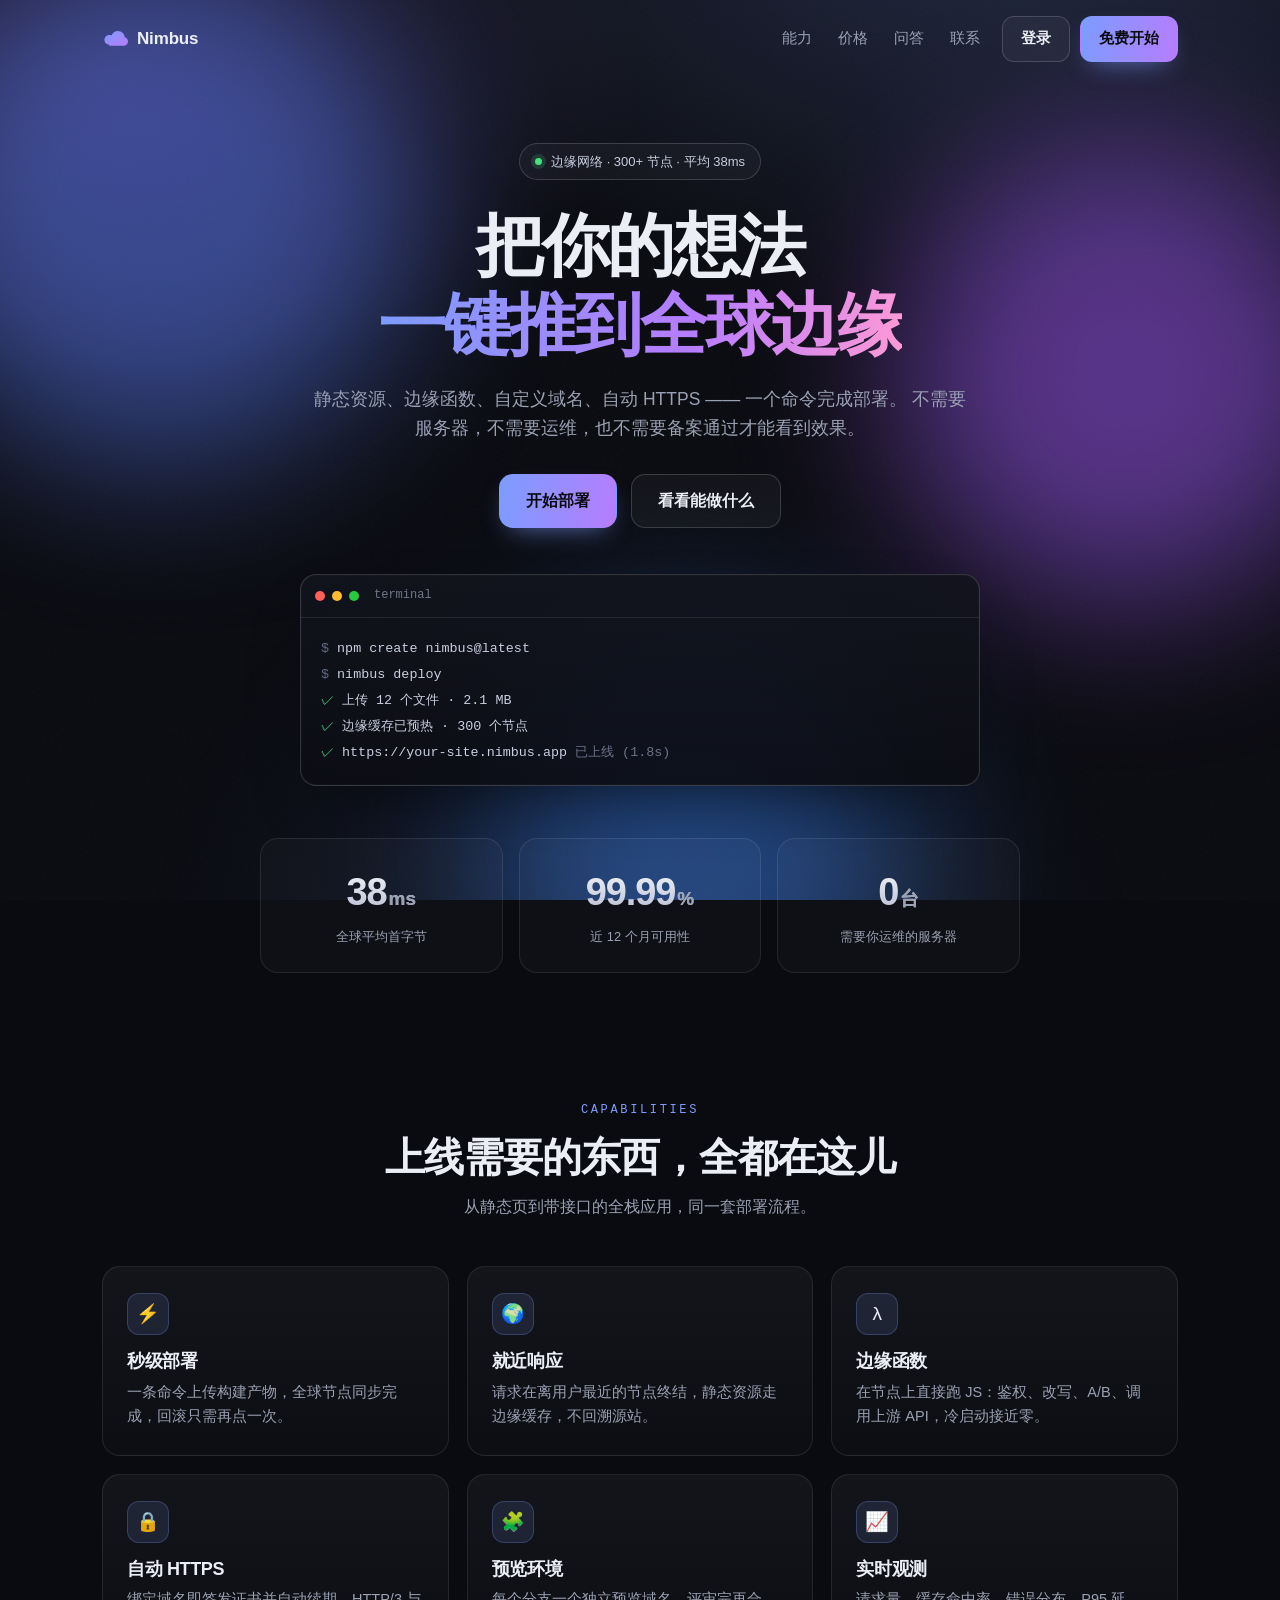
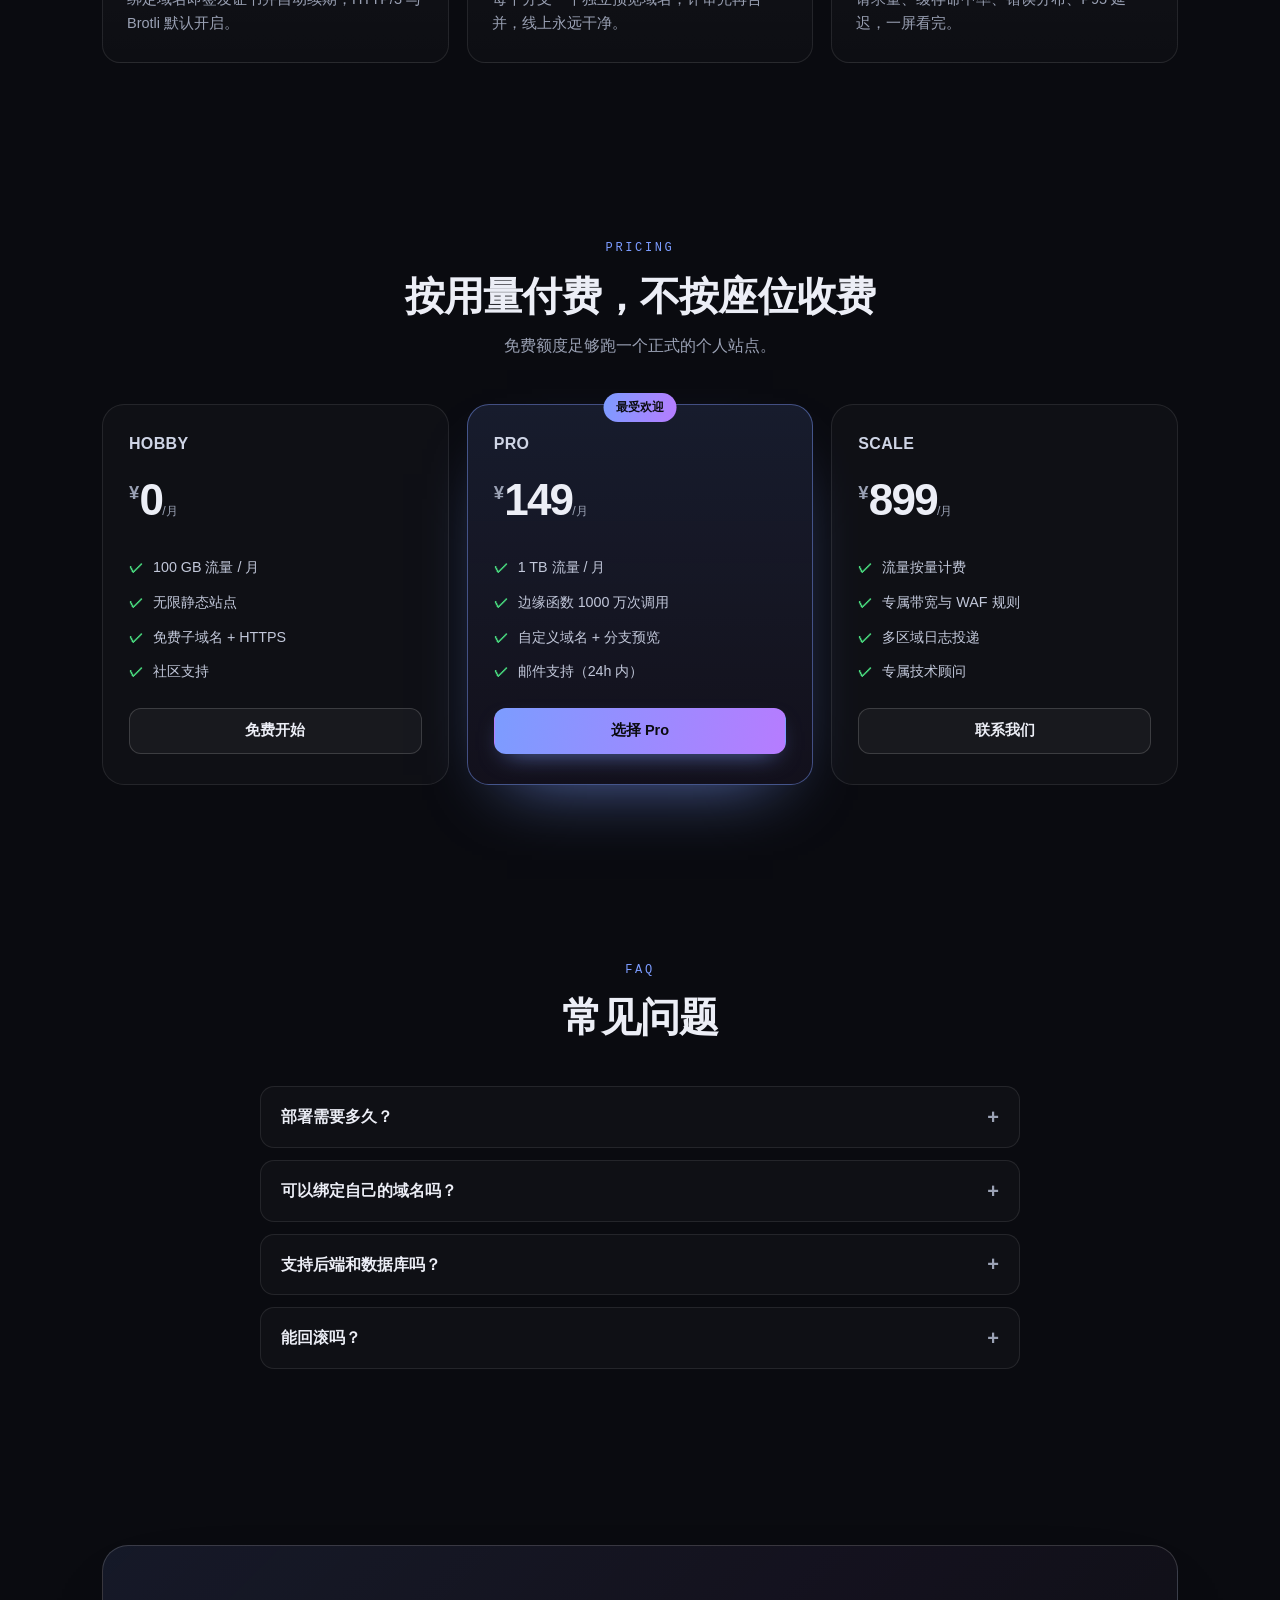
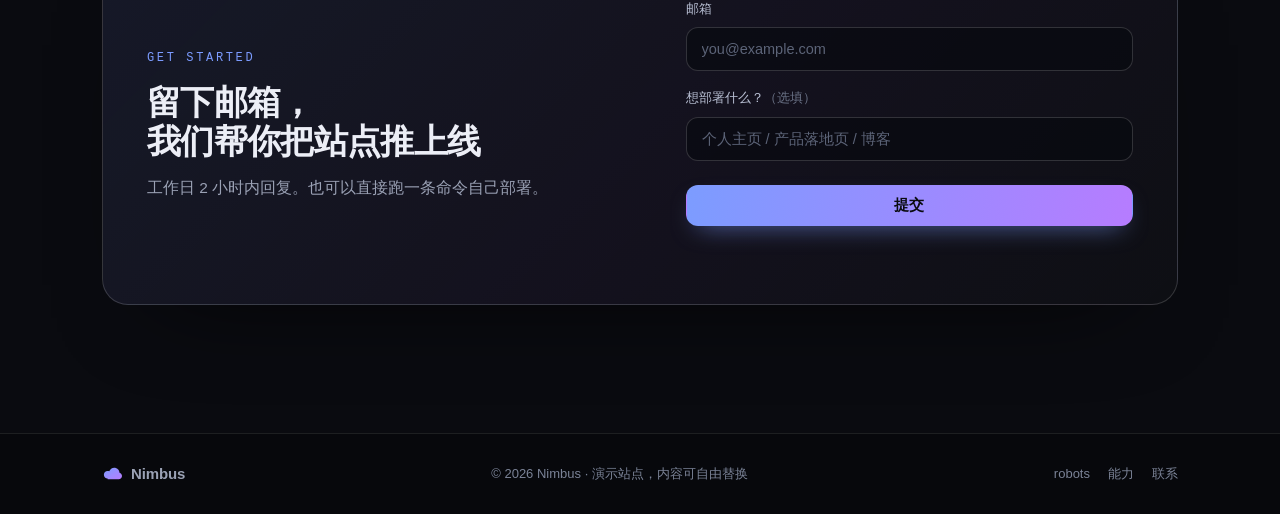
==== index.html @ 94b9868d "upload index.html" ====
<!DOCTYPE html>
<html lang="zh-CN">
<head>
<meta charset="UTF-8" />
<script>document.documentElement.classList.add('js')</script>
<meta name="viewport" content="width=device-width, initial-scale=1" />
<title>Nimbus · 把想法一键推到全球边缘</title>
<meta name="description" content="Nimbus 是一个面向独立开发者的边缘站点平台：静态托管、边缘函数、自定义域名与毫秒级冷启动，全部开箱即用。" />
<meta name="theme-color" content="#0a0b10" />
<meta property="og:title" content="Nimbus · 把想法一键推到全球边缘" />
<meta property="og:description" content="静态托管 + 边缘函数 + 自定义域名。一次部署，全球 300+ 节点就近响应。" />
<meta property="og:type" content="website" />
<link rel="icon" href="favicon.svg" type="image/svg+xml" />
<link rel="stylesheet" href="styles.css" />
</head>
<body>
<div class="aurora" aria-hidden="true">
  <span class="blob b1"></span><span class="blob b2"></span><span class="blob b3"></span>
</div>
<div class="grain" aria-hidden="true"></div>

<header class="nav" id="nav">
  <a class="brand" href="./">
    <svg viewBox="0 0 32 32" width="26" height="26" aria-hidden="true">
      <defs><linearGradient id="g" x1="0" y1="0" x2="1" y2="1">
        <stop offset="0" stop-color="#7c9cff"/><stop offset="1" stop-color="#b67cff"/>
      </linearGradient></defs>
      <path d="M9 23c-3.3 0-6-2.7-6-6s2.7-6 6-6c.9 0 1.8.2 2.6.6C12.9 8.5 15.9 6 19.5 6 24 6 27.7 9.4 28 13.8c2.4.6 4 2.7 4 5.2 0 2.9-2.4 5.3-5.3 5.3H9z" fill="url(#g)"/>
    </svg>
    <span>Nimbus</span>
  </a>
  <nav class="links" id="links">
    <a href="#features">能力</a>
    <a href="#pricing">价格</a>
    <a href="#faq">问答</a>
    <a href="#contact">联系</a>
  </nav>
  <div class="nav-cta">
    <a class="btn ghost" href="#contact">登录</a>
    <a class="btn solid" href="#pricing">免费开始</a>
  </div>
  <button class="burger" id="burger" aria-label="菜单" aria-expanded="false">
    <span></span><span></span><span></span>
  </button>
</header>

<main>
  <section class="hero">
    <p class="pill reveal"><span class="dot"></span> 边缘网络 · 300+ 节点 · 平均 38ms</p>
    <h1 class="reveal">把你的想法<br /><em>一键推到全球边缘</em></h1>
    <p class="lede reveal">
      静态资源、边缘函数、自定义域名、自动 HTTPS —— 一个命令完成部署。
      不需要服务器，不需要运维，也不需要备案通过才能看到效果。
    </p>
    <div class="hero-actions reveal">
      <a class="btn solid lg" href="#pricing">开始部署</a>
      <a class="btn ghost lg" href="#features">看看能做什么</a>
    </div>
    <div class="terminal reveal" aria-label="部署示例">
      <div class="term-bar"><i></i><i></i><i></i><span>terminal</span></div>
      <pre><code><span class="c">$</span> npm create nimbus@latest
<span class="c">$</span> nimbus deploy
<span class="ok">✓</span> 上传 12 个文件 · 2.1 MB
<span class="ok">✓</span> 边缘缓存已预热 · 300 个节点
<span class="ok">✓</span> https://your-site.nimbus.app <span class="dim">已上线 (1.8s)</span></code></pre>
    </div>
    <div class="stats reveal">
      <div><b>38<span>ms</span></b><small>全球平均首字节</small></div>
      <div><b>99.99<span>%</span></b><small>近 12 个月可用性</small></div>
      <div><b>0<span>台</span></b><small>需要你运维的服务器</small></div>
    </div>
  </section>

  <section class="section" id="features">
    <div class="sec-head reveal">
      <p class="kicker">CAPABILITIES</p>
      <h2>上线需要的东西，全都在这儿</h2>
      <p class="sub">从静态页到带接口的全栈应用，同一套部署流程。</p>
    </div>
    <div class="grid">
      <article class="card reveal">
        <div class="ico">⚡</div>
        <h3>秒级部署</h3>
        <p>一条命令上传构建产物，全球节点同步完成，回滚只需再点一次。</p>
      </article>
      <article class="card reveal">
        <div class="ico">🌍</div>
        <h3>就近响应</h3>
        <p>请求在离用户最近的节点终结，静态资源走边缘缓存，不回溯源站。</p>
      </article>
      <article class="card reveal">
        <div class="ico">λ</div>
        <h3>边缘函数</h3>
        <p>在节点上直接跑 JS：鉴权、改写、A/B、调用上游 API，冷启动接近零。</p>
      </article>
      <article class="card reveal">
        <div class="ico">🔒</div>
        <h3>自动 HTTPS</h3>
        <p>绑定域名即签发证书并自动续期，HTTP/3 与 Brotli 默认开启。</p>
      </article>
      <article class="card reveal">
        <div class="ico">🧩</div>
        <h3>预览环境</h3>
        <p>每个分支一个独立预览域名，评审完再合并，线上永远干净。</p>
      </article>
      <article class="card reveal">
        <div class="ico">📈</div>
        <h3>实时观测</h3>
        <p>请求量、缓存命中率、错误分布、P95 延迟，一屏看完。</p>
      </article>
    </div>
  </section>

  <section class="section" id="pricing">
    <div class="sec-head reveal">
      <p class="kicker">PRICING</p>
      <h2>按用量付费，不按座位收费</h2>
      <p class="sub">免费额度足够跑一个正式的个人站点。</p>
    </div>
    <div class="plans">
      <article class="plan reveal">
        <h3>Hobby</h3>
        <p class="price"><span>¥</span>0<small>/月</small></p>
        <ul>
          <li>100 GB 流量 / 月</li>
          <li>无限静态站点</li>
          <li>免费子域名 + HTTPS</li>
          <li>社区支持</li>
        </ul>
        <a class="btn ghost full" href="#contact">免费开始</a>
      </article>
      <article class="plan featured reveal">
        <span class="tag">最受欢迎</span>
        <h3>Pro</h3>
        <p class="price"><span>¥</span>149<small>/月</small></p>
        <ul>
          <li>1 TB 流量 / 月</li>
          <li>边缘函数 1000 万次调用</li>
          <li>自定义域名 + 分支预览</li>
          <li>邮件支持（24h 内）</li>
        </ul>
        <a class="btn solid full" href="#contact">选择 Pro</a>
      </article>
      <article class="plan reveal">
        <h3>Scale</h3>
        <p class="price"><span>¥</span>899<small>/月</small></p>
        <ul>
          <li>流量按量计费</li>
          <li>专属带宽与 WAF 规则</li>
          <li>多区域日志投递</li>
          <li>专属技术顾问</li>
        </ul>
        <a class="btn ghost full" href="#contact">联系我们</a>
      </article>
    </div>
  </section>

  <section class="section" id="faq">
    <div class="sec-head reveal">
      <p class="kicker">FAQ</p>
      <h2>常见问题</h2>
    </div>
    <div class="faq reveal">
      <details><summary>部署需要多久？</summary><p>静态站点通常 2 秒内完成；带边缘函数的项目首次部署约 10 秒。</p></details>
      <details><summary>可以绑定自己的域名吗？</summary><p>可以。添加一条 CNAME 记录指向平台域名，证书自动签发，通常 1 分钟内生效。</p></details>
      <details><summary>支持后端和数据库吗？</summary><p>边缘函数可以连接任何 HTTP 上游、KV 存储和对象存储；也支持把 @server 指向你自己的 API。</p></details>
      <details><summary>能回滚吗？</summary><p>每次部署都是一个不可变版本，控制台一键回滚到任意历史版本。</p></details>
    </div>
  </section>

  <section class="section contact" id="contact">
    <div class="contact-wrap reveal">
      <div class="contact-copy">
        <p class="kicker">GET STARTED</p>
        <h2>留下邮箱，<br />我们帮你把站点推上线</h2>
        <p class="sub">工作日 2 小时内回复。也可以直接跑一条命令自己部署。</p>
      </div>
      <form id="signup" class="form" novalidate>
        <label for="email">邮箱</label>
        <input id="email" name="email" type="email" placeholder="you@example.com" autocomplete="email" required />
        <label for="site">想部署什么？<span class="opt">（选填）</span></label>
        <input id="site" name="site" type="text" placeholder="个人主页 / 产品落地页 / 博客" />
        <button class="btn solid full" type="submit" id="submitBtn">提交</button>
        <p class="form-note" id="formNote" role="status" aria-live="polite"></p>
      </form>
    </div>
  </section>
</main>

<footer class="foot">
  <div class="foot-inner">
    <div class="brand small">
      <svg viewBox="0 0 32 32" width="20" height="20" aria-hidden="true"><path d="M9 23c-3.3 0-6-2.7-6-6s2.7-6 6-6c.9 0 1.8.2 2.6.6C12.9 8.5 15.9 6 19.5 6 24 6 27.7 9.4 28 13.8c2.4.6 4 2.7 4 5.2 0 2.9-2.4 5.3-5.3 5.3H9z" fill="url(#g)"/></svg>
      <span>Nimbus</span>
    </div>
    <p>© <span id="year">2026</span> Nimbus · 演示站点，内容可自由替换</p>
    <div class="foot-links">
      <a href="robots.txt">robots</a>
      <a href="#features">能力</a>
      <a href="#contact">联系</a>
    </div>
  </div>
</footer>

<script src="app.js" defer></script>
</body>
</html>
---- styles.css ----
/* ============ Nimbus landing · 可直接替换配色/文案 ============ */
:root{
  --bg:#0a0b10;
  --bg-soft:#0f1118;
  --line:rgba(255,255,255,.09);
  --line-strong:rgba(255,255,255,.16);
  --text:#eceef6;
  --muted:#9aa1b4;
  --brand:#7c9cff;
  --brand-2:#b67cff;
  --ok:#4ade80;
  --radius:18px;
  --max:1120px;
  --font:"Inter","SF Pro Display",-apple-system,"Segoe UI","PingFang SC","Hiragino Sans GB","Microsoft YaHei",sans-serif;
  --mono:ui-monospace,SFMono-Regular,"JetBrains Mono","Cascadia Code",Consolas,monospace;
}

*{box-sizing:border-box}
html{scroll-behavior:smooth}
body{
  margin:0;background:var(--bg);color:var(--text);font-family:var(--font);
  line-height:1.65;-webkit-font-smoothing:antialiased;overflow-x:hidden;
}
a{color:inherit;text-decoration:none}
h1,h2,h3{margin:0;line-height:1.15;letter-spacing:-.02em;font-weight:650}
p{margin:0}
em{font-style:normal;background:linear-gradient(100deg,var(--brand),var(--brand-2) 60%,#ff9ad5);
  -webkit-background-clip:text;background-clip:text;color:transparent}

/* ---------- 背景光晕 ---------- */
.aurora{position:fixed;inset:0;z-index:-2;overflow:hidden;pointer-events:none;
  background:
    radial-gradient(1100px 620px at 78% -8%, rgba(124,156,255,.20), transparent 62%),
    radial-gradient(900px 520px at 8% 8%, rgba(182,124,255,.16), transparent 60%),
    radial-gradient(800px 800px at 50% 108%, rgba(70,110,220,.14), transparent 62%);
}
.blob{position:absolute;border-radius:50%;filter:blur(80px);opacity:.5;animation:float 22s ease-in-out infinite}
.b1{width:520px;height:520px;left:-8%;top:-6%;background:#5b7cfa}
.b2{width:460px;height:460px;right:-6%;top:16%;background:#a25bff;animation-delay:-7s}
.b3{width:420px;height:420px;left:38%;bottom:-18%;background:#2f6fd0;animation-delay:-13s}
@keyframes float{50%{transform:translate3d(26px,-34px,0) scale(1.08)}}
.grain{position:fixed;inset:0;z-index:-1;pointer-events:none;opacity:.035;
  background-image:url("data:image/svg+xml;utf8,<svg xmlns='http://www.w3.org/2000/svg' width='140' height='140'><filter id='n'><feTurbulence type='fractalNoise' baseFrequency='.85' numOctaves='3'/></filter><rect width='140' height='140' filter='url(%23n)'/></svg>");
}

/* ---------- 导航 ---------- */
.nav{position:sticky;top:0;z-index:50;display:flex;align-items:center;gap:22px;
  max-width:var(--max);margin:0 auto;padding:16px 22px;
  transition:background .3s,backdrop-filter .3s,border-color .3s;border-bottom:1px solid transparent}
.nav.stuck{background:rgba(10,11,16,.72);backdrop-filter:blur(16px) saturate(140%);
  border-bottom-color:var(--line)}
.brand{display:flex;align-items:center;gap:9px;font-weight:700;letter-spacing:-.01em}
.brand span{font-size:17px}
.brand.small span{font-size:15px;color:var(--muted)}
.links{display:flex;gap:26px;margin-left:auto;font-size:14.5px;color:var(--muted)}
.links a{position:relative;padding:4px 0;transition:color .2s}
.links a:hover{color:var(--text)}
.links a::after{content:"";position:absolute;left:0;bottom:0;height:1px;width:0;
  background:linear-gradient(90deg,var(--brand),var(--brand-2));transition:width .25s}
.links a:hover::after{width:100%}
.nav-cta{display:flex;gap:10px}
.burger{display:none;flex-direction:column;gap:5px;background:none;border:0;cursor:pointer;padding:8px}
.burger span{width:22px;height:2px;background:var(--text);border-radius:2px;transition:.25s}

/* ---------- 按钮 ---------- */
.btn{display:inline-flex;align-items:center;justify-content:center;gap:8px;
  padding:10px 18px;border-radius:12px;font-size:14.5px;font-weight:600;
  border:1px solid transparent;cursor:pointer;transition:transform .18s,box-shadow .25s,background .25s,border-color .25s}
.btn.solid{background:linear-gradient(100deg,var(--brand),var(--brand-2));color:#0a0b10;
  box-shadow:0 10px 26px -12px rgba(124,156,255,.75)}
.btn.solid:hover{transform:translateY(-1px);box-shadow:0 16px 34px -12px rgba(160,120,255,.8)}
.btn.ghost{background:rgba(255,255,255,.04);border-color:var(--line-strong);color:var(--text)}
.btn.ghost:hover{background:rgba(255,255,255,.08);border-color:rgba(255,255,255,.28)}
.btn.lg{padding:13px 26px;font-size:15.5px;border-radius:14px}
.btn.full{width:100%}
.btn[disabled]{opacity:.6;cursor:progress;transform:none}

/* ---------- Hero ---------- */
.hero{max-width:var(--max);margin:0 auto;padding:64px 22px 40px;text-align:center}
.pill{display:inline-flex;align-items:center;gap:9px;padding:7px 15px;border-radius:999px;
  border:1px solid var(--line-strong);background:rgba(255,255,255,.03);
  font-size:13px;color:#c8cde0;margin-bottom:26px}
.dot{width:7px;height:7px;border-radius:50%;background:var(--ok);box-shadow:0 0 0 4px rgba(74,222,128,.16);
  animation:pulse 2.4s ease-in-out infinite}
@keyframes pulse{50%{box-shadow:0 0 0 8px rgba(74,222,128,0)}}
.hero h1{font-size:clamp(34px,6.2vw,68px);letter-spacing:-.035em}
.lede{max-width:660px;margin:22px auto 0;color:var(--muted);font-size:clamp(15px,1.6vw,17.5px)}
.hero-actions{display:flex;gap:14px;justify-content:center;margin-top:32px;flex-wrap:wrap}

.terminal{max-width:680px;margin:46px auto 0;text-align:left;border-radius:16px;
  border:1px solid var(--line-strong);background:linear-gradient(180deg,rgba(18,20,29,.92),rgba(12,13,20,.92));
  box-shadow:0 30px 80px -40px rgba(0,0,0,.9),0 0 0 1px rgba(255,255,255,.02) inset;
  overflow:hidden}
.term-bar{display:flex;align-items:center;gap:7px;padding:11px 14px;border-bottom:1px solid var(--line);
  font-size:12px;color:#6f7688;font-family:var(--mono)}
.term-bar i{width:10px;height:10px;border-radius:50%;background:#2b2f3d;display:block}
.term-bar i:first-child{background:#ff5f57}.term-bar i:nth-child(2){background:#febc2e}.term-bar i:nth-child(3){background:#28c840}
.term-bar span{margin-left:8px}
.terminal pre{margin:0;padding:18px 20px;font-family:var(--mono);font-size:13.4px;line-height:1.95;
  color:#c9cee0;overflow-x:auto}
.terminal .c{color:#5f6a86}
.terminal .ok{color:var(--ok)}
.terminal .dim{color:#6b7387}

.stats{display:grid;grid-template-columns:repeat(3,1fr);gap:16px;max-width:760px;margin:52px auto 0}
.stats>div{padding:22px 12px;border-radius:var(--radius);border:1px solid var(--line);
  background:rgba(255,255,255,.022)}
.stats b{display:block;font-size:clamp(26px,3.4vw,38px);font-weight:700;letter-spacing:-.03em;
  background:linear-gradient(180deg,#fff,#a9b2cc);-webkit-background-clip:text;background-clip:text;color:transparent}
.stats b span{font-size:.5em;-webkit-text-fill-color:var(--muted);margin-left:2px;letter-spacing:0}
.stats small{color:var(--muted);font-size:12.8px}

/* ---------- 区块 ---------- */
.section{max-width:var(--max);margin:0 auto;padding:88px 22px;scroll-margin-top:80px}
.sec-head{text-align:center;max-width:620px;margin:0 auto 46px}
.kicker{font-family:var(--mono);font-size:12px;letter-spacing:.22em;color:var(--brand);margin-bottom:14px}
.sec-head h2{font-size:clamp(26px,3.6vw,40px)}
.sub{color:var(--muted);margin-top:14px;font-size:15.5px}

.grid{display:grid;grid-template-columns:repeat(3,1fr);gap:18px}
.card{position:relative;padding:26px 24px;border-radius:var(--radius);border:1px solid var(--line);
  background:linear-gradient(180deg,rgba(255,255,255,.045),rgba(255,255,255,.015));
  transition:transform .3s,border-color .3s,background .3s}
.card:hover{transform:translateY(-4px);border-color:var(--line-strong);
  background:linear-gradient(180deg,rgba(255,255,255,.07),rgba(255,255,255,.02))}
.card::after{content:"";position:absolute;inset:0;border-radius:inherit;pointer-events:none;
  background:radial-gradient(320px 160px at 50% -30%,rgba(124,156,255,.22),transparent 70%);
  opacity:0;transition:opacity .3s}
.card:hover::after{opacity:1}
.ico{width:42px;height:42px;display:grid;place-items:center;border-radius:12px;font-size:19px;
  background:rgba(124,156,255,.13);border:1px solid rgba(124,156,255,.25);margin-bottom:16px}
.card h3{font-size:18px;margin-bottom:9px}
.card p{color:var(--muted);font-size:14.5px}

/* ---------- 价格 ---------- */
.plans{display:grid;grid-template-columns:repeat(3,1fr);gap:18px;align-items:start}
.plan{position:relative;padding:30px 26px;border-radius:22px;border:1px solid var(--line);
  background:rgba(255,255,255,.025)}
.plan.featured{border-color:rgba(124,156,255,.45);
  background:linear-gradient(180deg,rgba(124,156,255,.12),rgba(182,124,255,.05));
  box-shadow:0 30px 70px -40px rgba(124,156,255,.8)}
.tag{position:absolute;top:-12px;left:50%;transform:translateX(-50%);font-size:11.5px;font-weight:700;
  padding:5px 12px;border-radius:999px;background:linear-gradient(100deg,var(--brand),var(--brand-2));color:#0a0b10;
  letter-spacing:.02em}
.plan h3{font-size:16px;color:#cfd5e6;letter-spacing:.02em;text-transform:uppercase}
.price{font-size:44px;font-weight:700;letter-spacing:-.04em;margin:10px 0 20px}
.price span{font-size:.42em;vertical-align:super;color:var(--muted);margin-right:2px}
.price small{font-size:.28em;font-weight:500;color:var(--muted);letter-spacing:0}
.plan ul{list-style:none;padding:0;margin:0 0 24px;display:grid;gap:11px;font-size:14.3px;color:#c2c8da}
.plan li{display:flex;gap:10px;align-items:flex-start}
.plan li::before{content:"✓";color:var(--ok);font-weight:700;flex:0 0 auto}

/* ---------- FAQ ---------- */
.faq{max-width:760px;margin:0 auto;display:grid;gap:12px}
.faq details{border:1px solid var(--line);border-radius:14px;background:rgba(255,255,255,.022);
  padding:0 20px;transition:border-color .25s,background .25s}
.faq details[open]{border-color:var(--line-strong);background:rgba(255,255,255,.04)}
.faq summary{cursor:pointer;padding:17px 0;font-weight:600;font-size:15.5px;list-style:none;
  display:flex;justify-content:space-between;align-items:center;gap:16px}
.faq summary::-webkit-details-marker{display:none}
.faq summary::after{content:"+";color:var(--muted);font-size:20px;line-height:1;transition:transform .25s}
.faq details[open] summary::after{transform:rotate(45deg)}
.faq p{color:var(--muted);font-size:14.6px;padding:0 0 18px;margin:0}

/* ---------- 联系 ---------- */
.contact-wrap{display:grid;grid-template-columns:1.05fr .95fr;gap:44px;align-items:center;
  padding:44px;border-radius:26px;border:1px solid var(--line-strong);
  background:linear-gradient(135deg,rgba(124,156,255,.10),rgba(182,124,255,.06) 55%,rgba(255,255,255,.02));
  box-shadow:0 40px 100px -60px rgba(0,0,0,.9)}
.contact-copy h2{font-size:clamp(24px,3.2vw,34px);margin-bottom:14px}
.form{display:grid;gap:8px}
.form label{font-size:13px;color:#b9c0d4;margin-top:8px}
.opt{color:#6b7387}
.form input{padding:13px 15px;border-radius:12px;border:1px solid var(--line-strong);
  background:rgba(8,9,14,.6);color:var(--text);font-size:14.5px;font-family:inherit;outline:none;
  transition:border-color .2s,box-shadow .2s}
.form input:focus{border-color:rgba(124,156,255,.7);box-shadow:0 0 0 4px rgba(124,156,255,.14)}
.form input::placeholder{color:#5c6478}
.form button{margin-top:16px}
.form-note{min-height:20px;font-size:13.4px;color:var(--muted);margin-top:6px}
.form-note.ok{color:var(--ok)}
.form-note.err{color:#ff7a7a}

/* ---------- 页脚 ---------- */
.foot{border-top:1px solid var(--line);margin-top:40px;background:rgba(6,7,11,.6)}
.foot-inner{max-width:var(--max);margin:0 auto;padding:28px 22px;display:flex;align-items:center;
  gap:20px;flex-wrap:wrap;font-size:13px;color:#7b8397}
.foot-inner p{margin:0 auto}
.foot-links{display:flex;gap:18px}
.foot-links a:hover{color:var(--text)}

/* ---------- 入场动画（渐进增强：无 JS / CSP 拦截时内容照常可见） ---------- */
.js .reveal{opacity:0;transform:translateY(18px);transition:opacity .7s cubic-bezier(.2,.7,.2,1),transform .7s cubic-bezier(.2,.7,.2,1)}
.js .reveal.in{opacity:1;transform:none}
@media (prefers-reduced-motion:reduce){
  .js .reveal{opacity:1;transform:none;transition:none}
  .blob{animation:none}
  html{scroll-behavior:auto}
}

/* ---------- 响应式 ---------- */
@media (max-width:920px){
  .grid,.plans{grid-template-columns:1fr 1fr}
  .contact-wrap{grid-template-columns:1fr;gap:26px;padding:30px}
}
@media (max-width:760px){
  .blob{opacity:.34}
  .links{position:fixed;inset:64px 12px auto;flex-direction:column;gap:4px;padding:14px;
    border-radius:16px;border:1px solid var(--line-strong);background:rgba(12,13,20,.96);
    backdrop-filter:blur(18px);display:none;font-size:15.5px}
  .links.open{display:flex}
  .links a{padding:10px 8px}
  .nav-cta{display:none}
  .burger{display:flex;margin-left:auto}
  .hero{padding-top:40px}
  .stats{grid-template-columns:1fr;gap:10px;margin-top:36px}
  .stats>div{display:flex;align-items:baseline;justify-content:space-between;text-align:left;padding:16px 18px}
  .stats b{font-size:26px}
  .section{padding:64px 18px}
}
@media (max-width:620px){
  .grid,.plans{grid-template-columns:1fr}
  .plan.featured{order:-1}
  .contact-wrap{padding:24px 20px;border-radius:20px}
  .terminal pre{font-size:12.2px;line-height:1.85}
}
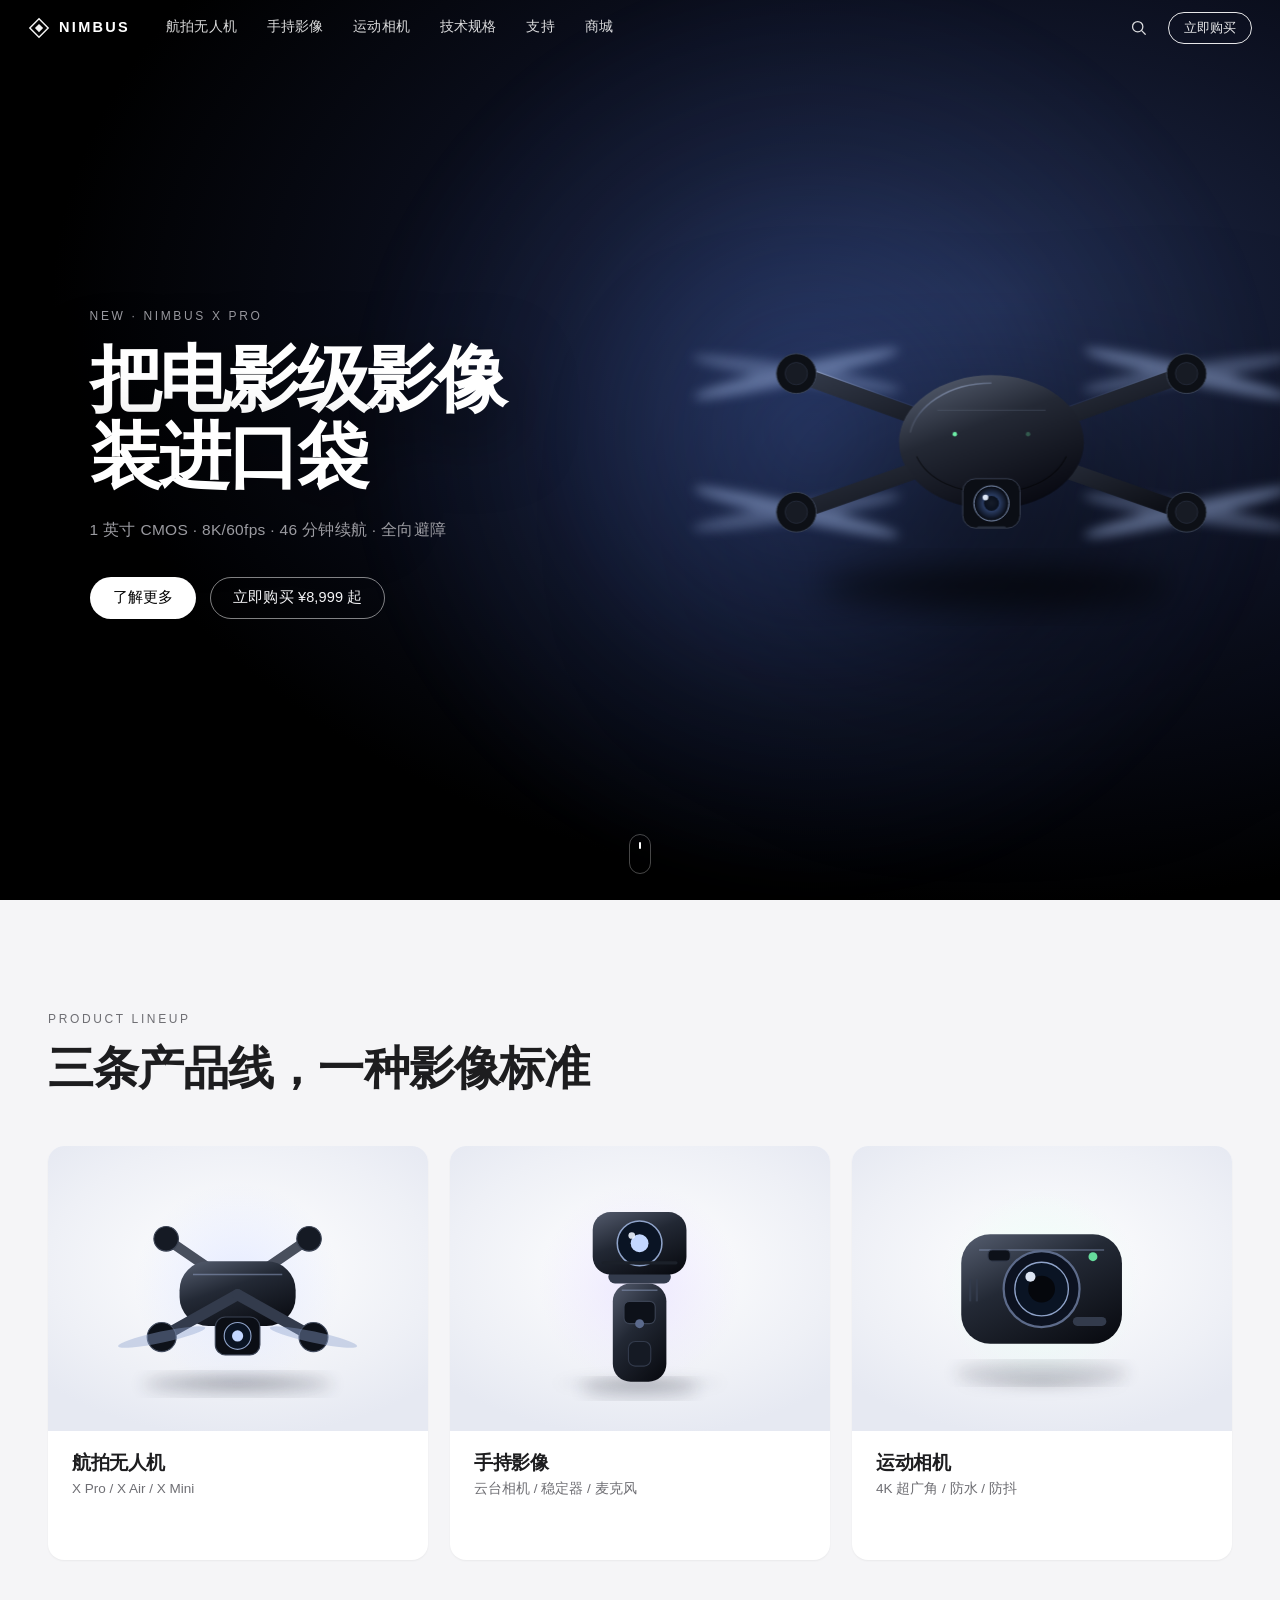
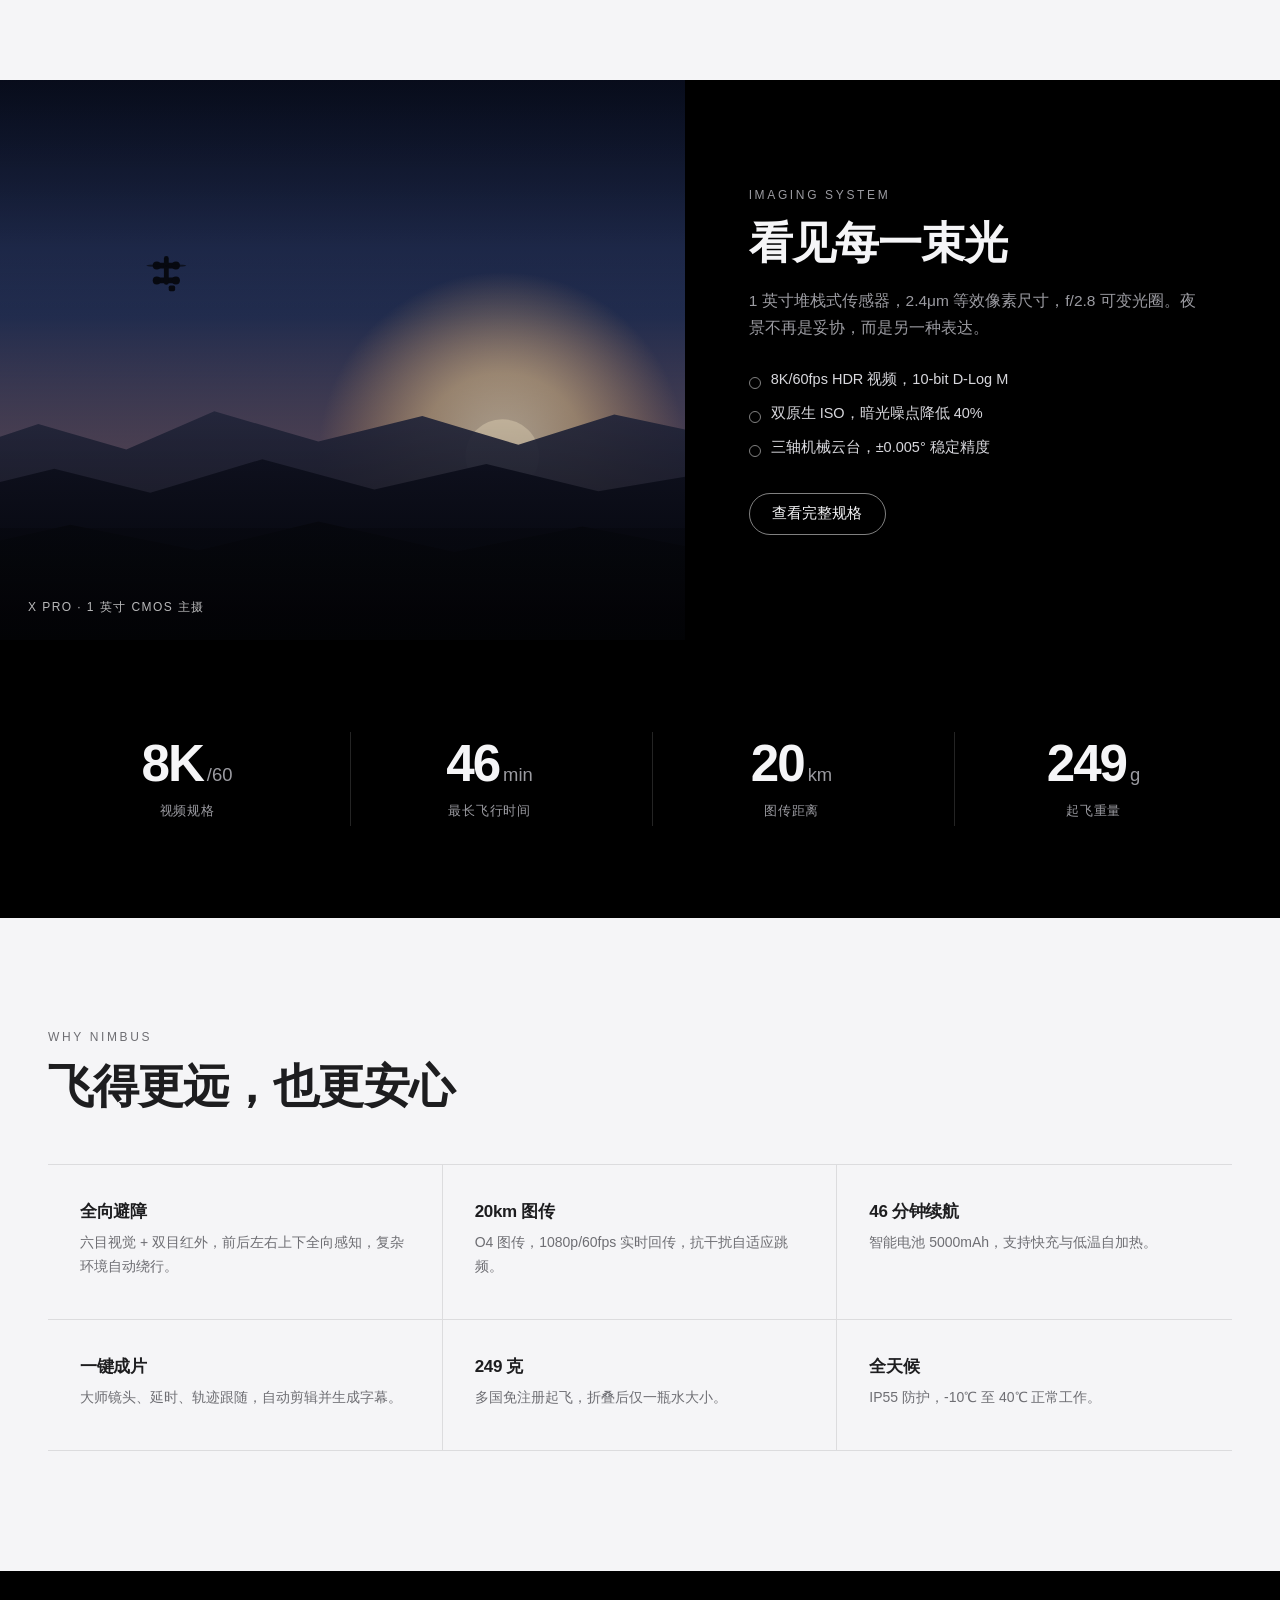
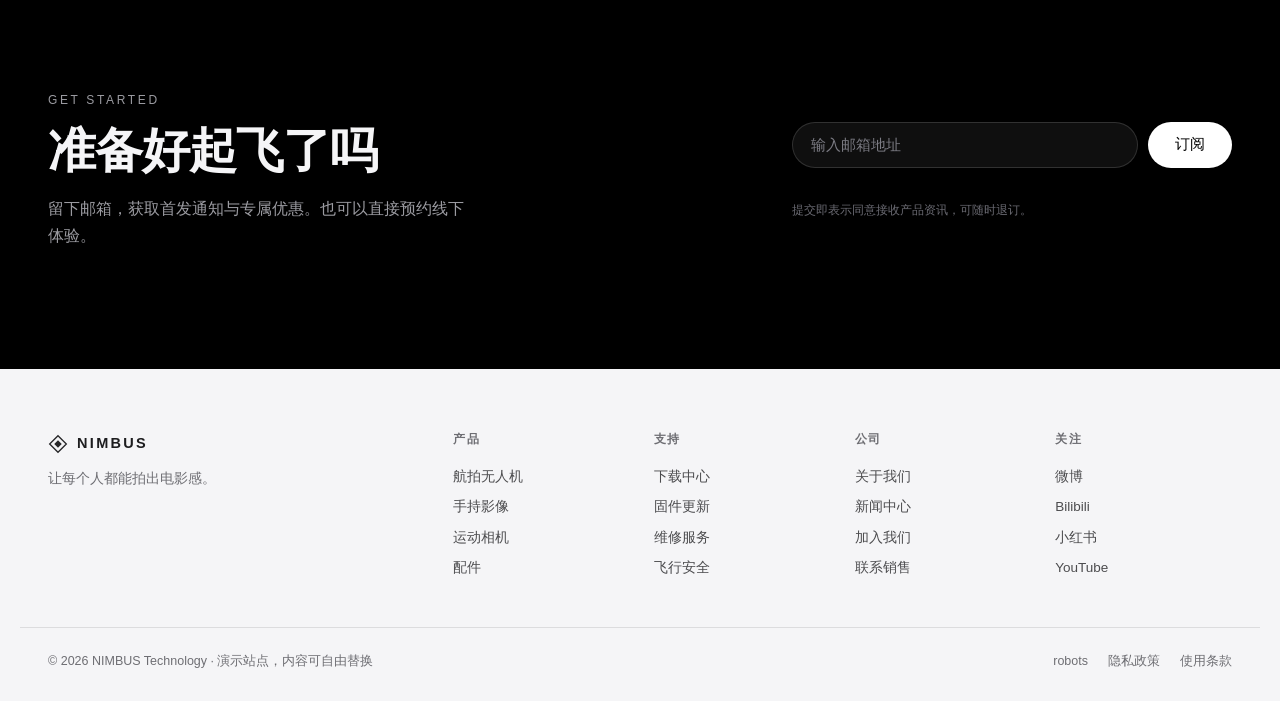
==== commit 655374bc: "upload index.html" ====
--- a/index.html
+++ b/index.html
@@ -4,200 +4,383 @@
 <meta charset="UTF-8" />
 <script>document.documentElement.classList.add('js')</script>
 <meta name="viewport" content="width=device-width, initial-scale=1" />
-<title>Nimbus · 把想法一键推到全球边缘</title>
-<meta name="description" content="Nimbus 是一个面向独立开发者的边缘站点平台：静态托管、边缘函数、自定义域名与毫秒级冷启动，全部开箱即用。" />
-<meta name="theme-color" content="#0a0b10" />
-<meta property="og:title" content="Nimbus · 把想法一键推到全球边缘" />
-<meta property="og:description" content="静态托管 + 边缘函数 + 自定义域名。一次部署，全球 300+ 节点就近响应。" />
+<title>NIMBUS X Pro · 旗舰影像航拍无人机</title>
+<meta name="description" content="NIMBUS X Pro：1 英寸 CMOS、8K/60fps、46 分钟续航、全向避障。轻于 249 克，把电影级影像装进口袋。" />
+<meta name="theme-color" content="#000000" />
+<meta property="og:title" content="NIMBUS X Pro · 旗舰影像航拍无人机" />
+<meta property="og:description" content="1 英寸 CMOS · 8K/60fps · 46 分钟续航 · 全向避障" />
 <meta property="og:type" content="website" />
 <link rel="icon" href="favicon.svg" type="image/svg+xml" />
 <link rel="stylesheet" href="styles.css" />
 </head>
 <body>
-<div class="aurora" aria-hidden="true">
-  <span class="blob b1"></span><span class="blob b2"></span><span class="blob b3"></span>
-</div>
-<div class="grain" aria-hidden="true"></div>
 
 <header class="nav" id="nav">
-  <a class="brand" href="./">
-    <svg viewBox="0 0 32 32" width="26" height="26" aria-hidden="true">
-      <defs><linearGradient id="g" x1="0" y1="0" x2="1" y2="1">
-        <stop offset="0" stop-color="#7c9cff"/><stop offset="1" stop-color="#b67cff"/>
-      </linearGradient></defs>
-      <path d="M9 23c-3.3 0-6-2.7-6-6s2.7-6 6-6c.9 0 1.8.2 2.6.6C12.9 8.5 15.9 6 19.5 6 24 6 27.7 9.4 28 13.8c2.4.6 4 2.7 4 5.2 0 2.9-2.4 5.3-5.3 5.3H9z" fill="url(#g)"/>
-    </svg>
-    <span>Nimbus</span>
-  </a>
-  <nav class="links" id="links">
-    <a href="#features">能力</a>
-    <a href="#pricing">价格</a>
-    <a href="#faq">问答</a>
-    <a href="#contact">联系</a>
-  </nav>
-  <div class="nav-cta">
-    <a class="btn ghost" href="#contact">登录</a>
-    <a class="btn solid" href="#pricing">免费开始</a>
+  <div class="nav-inner">
+    <a class="logo" href="./" aria-label="NIMBUS 首页">
+      <svg viewBox="0 0 24 24" width="22" height="22" aria-hidden="true"><path d="M12 2 22 12 12 22 2 12z" fill="none" stroke="currentColor" stroke-width="1.6"/><path d="M12 7.5 16.5 12 12 16.5 7.5 12z" fill="currentColor"/></svg>
+      <span>NIMBUS</span>
+    </a>
+
+    <nav class="menu" aria-label="主导航">
+      <a href="#lineup">航拍无人机</a>
+      <a href="#lineup">手持影像</a>
+      <a href="#lineup">运动相机</a>
+      <a href="#specs">技术规格</a>
+      <a href="#support">支持</a>
+      <a href="#contact">商城</a>
+    </nav>
+
+    <div class="nav-right">
+      <button class="icon-btn" aria-label="搜索">
+        <svg viewBox="0 0 24 24" width="19" height="19" aria-hidden="true"><circle cx="11" cy="11" r="6.5" fill="none" stroke="currentColor" stroke-width="1.6"/><path d="M16 16l4.5 4.5" stroke="currentColor" stroke-width="1.6" stroke-linecap="round"/></svg>
+      </button>
+      <a class="nav-cta" href="#contact">立即购买</a>
+    </div>
+
+    <button class="burger" id="burger" aria-label="菜单" aria-expanded="false"><span></span><span></span></button>
   </div>
-  <button class="burger" id="burger" aria-label="菜单" aria-expanded="false">
-    <span></span><span></span><span></span>
-  </button>
+
+  <div class="mobile-menu" id="mobileMenu">
+    <a href="#lineup">航拍无人机</a>
+    <a href="#lineup">手持影像</a>
+    <a href="#lineup">运动相机</a>
+    <a href="#specs">技术规格</a>
+    <a href="#support">支持</a>
+    <a href="#contact">商城</a>
+    <a class="m-cta" href="#contact">立即购买</a>
+  </div>
 </header>
 
 <main>
-  <section class="hero">
-    <p class="pill reveal"><span class="dot"></span> 边缘网络 · 300+ 节点 · 平均 38ms</p>
-    <h1 class="reveal">把你的想法<br /><em>一键推到全球边缘</em></h1>
-    <p class="lede reveal">
-      静态资源、边缘函数、自定义域名、自动 HTTPS —— 一个命令完成部署。
-      不需要服务器，不需要运维，也不需要备案通过才能看到效果。
-    </p>
-    <div class="hero-actions reveal">
-      <a class="btn solid lg" href="#pricing">开始部署</a>
-      <a class="btn ghost lg" href="#features">看看能做什么</a>
-    </div>
-    <div class="terminal reveal" aria-label="部署示例">
-      <div class="term-bar"><i></i><i></i><i></i><span>terminal</span></div>
-      <pre><code><span class="c">$</span> npm create nimbus@latest
-<span class="c">$</span> nimbus deploy
-<span class="ok">✓</span> 上传 12 个文件 · 2.1 MB
-<span class="ok">✓</span> 边缘缓存已预热 · 300 个节点
-<span class="ok">✓</span> https://your-site.nimbus.app <span class="dim">已上线 (1.8s)</span></code></pre>
-    </div>
-    <div class="stats reveal">
-      <div><b>38<span>ms</span></b><small>全球平均首字节</small></div>
-      <div><b>99.99<span>%</span></b><small>近 12 个月可用性</small></div>
-      <div><b>0<span>台</span></b><small>需要你运维的服务器</small></div>
-    </div>
-  </section>
-
-  <section class="section" id="features">
-    <div class="sec-head reveal">
-      <p class="kicker">CAPABILITIES</p>
-      <h2>上线需要的东西，全都在这儿</h2>
-      <p class="sub">从静态页到带接口的全栈应用，同一套部署流程。</p>
-    </div>
-    <div class="grid">
-      <article class="card reveal">
-        <div class="ico">⚡</div>
-        <h3>秒级部署</h3>
-        <p>一条命令上传构建产物，全球节点同步完成，回滚只需再点一次。</p>
-      </article>
-      <article class="card reveal">
-        <div class="ico">🌍</div>
-        <h3>就近响应</h3>
-        <p>请求在离用户最近的节点终结，静态资源走边缘缓存，不回溯源站。</p>
-      </article>
-      <article class="card reveal">
-        <div class="ico">λ</div>
-        <h3>边缘函数</h3>
-        <p>在节点上直接跑 JS：鉴权、改写、A/B、调用上游 API，冷启动接近零。</p>
-      </article>
-      <article class="card reveal">
-        <div class="ico">🔒</div>
-        <h3>自动 HTTPS</h3>
-        <p>绑定域名即签发证书并自动续期，HTTP/3 与 Brotli 默认开启。</p>
-      </article>
-      <article class="card reveal">
-        <div class="ico">🧩</div>
-        <h3>预览环境</h3>
-        <p>每个分支一个独立预览域名，评审完再合并，线上永远干净。</p>
-      </article>
-      <article class="card reveal">
-        <div class="ico">📈</div>
-        <h3>实时观测</h3>
-        <p>请求量、缓存命中率、错误分布、P95 延迟，一屏看完。</p>
-      </article>
-    </div>
-  </section>
-
-  <section class="section" id="pricing">
-    <div class="sec-head reveal">
-      <p class="kicker">PRICING</p>
-      <h2>按用量付费，不按座位收费</h2>
-      <p class="sub">免费额度足够跑一个正式的个人站点。</p>
-    </div>
-    <div class="plans">
-      <article class="plan reveal">
-        <h3>Hobby</h3>
-        <p class="price"><span>¥</span>0<small>/月</small></p>
-        <ul>
-          <li>100 GB 流量 / 月</li>
-          <li>无限静态站点</li>
-          <li>免费子域名 + HTTPS</li>
-          <li>社区支持</li>
-        </ul>
-        <a class="btn ghost full" href="#contact">免费开始</a>
-      </article>
-      <article class="plan featured reveal">
-        <span class="tag">最受欢迎</span>
-        <h3>Pro</h3>
-        <p class="price"><span>¥</span>149<small>/月</small></p>
-        <ul>
-          <li>1 TB 流量 / 月</li>
-          <li>边缘函数 1000 万次调用</li>
-          <li>自定义域名 + 分支预览</li>
-          <li>邮件支持（24h 内）</li>
-        </ul>
-        <a class="btn solid full" href="#contact">选择 Pro</a>
-      </article>
-      <article class="plan reveal">
-        <h3>Scale</h3>
-        <p class="price"><span>¥</span>899<small>/月</small></p>
-        <ul>
-          <li>流量按量计费</li>
-          <li>专属带宽与 WAF 规则</li>
-          <li>多区域日志投递</li>
-          <li>专属技术顾问</li>
-        </ul>
-        <a class="btn ghost full" href="#contact">联系我们</a>
-      </article>
-    </div>
-  </section>
-
-  <section class="section" id="faq">
-    <div class="sec-head reveal">
-      <p class="kicker">FAQ</p>
-      <h2>常见问题</h2>
-    </div>
-    <div class="faq reveal">
-      <details><summary>部署需要多久？</summary><p>静态站点通常 2 秒内完成；带边缘函数的项目首次部署约 10 秒。</p></details>
-      <details><summary>可以绑定自己的域名吗？</summary><p>可以。添加一条 CNAME 记录指向平台域名，证书自动签发，通常 1 分钟内生效。</p></details>
-      <details><summary>支持后端和数据库吗？</summary><p>边缘函数可以连接任何 HTTP 上游、KV 存储和对象存储；也支持把 @server 指向你自己的 API。</p></details>
-      <details><summary>能回滚吗？</summary><p>每次部署都是一个不可变版本，控制台一键回滚到任意历史版本。</p></details>
-    </div>
-  </section>
-
-  <section class="section contact" id="contact">
-    <div class="contact-wrap reveal">
-      <div class="contact-copy">
-        <p class="kicker">GET STARTED</p>
-        <h2>留下邮箱，<br />我们帮你把站点推上线</h2>
-        <p class="sub">工作日 2 小时内回复。也可以直接跑一条命令自己部署。</p>
-      </div>
-      <form id="signup" class="form" novalidate>
-        <label for="email">邮箱</label>
-        <input id="email" name="email" type="email" placeholder="you@example.com" autocomplete="email" required />
-        <label for="site">想部署什么？<span class="opt">（选填）</span></label>
-        <input id="site" name="site" type="text" placeholder="个人主页 / 产品落地页 / 博客" />
-        <button class="btn solid full" type="submit" id="submitBtn">提交</button>
+  <!-- ================= HERO ================= -->
+  <section class="hero" id="top">
+    <div class="hero-bg" aria-hidden="true">
+      <div class="sky"></div>
+      <div class="glow"></div>
+      <svg class="drone" viewBox="0 0 900 520" aria-hidden="true">
+        <defs>
+          <linearGradient id="bodyG" x1=".25" y1="0" x2=".75" y2="1">
+            <stop offset="0" stop-color="#525a6b"/><stop offset=".38" stop-color="#242935"/><stop offset="1" stop-color="#070810"/>
+          </linearGradient>
+          <linearGradient id="armG" x1="0" y1="0" x2="1" y2="1">
+            <stop offset="0" stop-color="#343b4b"/><stop offset="1" stop-color="#0a0c12"/>
+          </linearGradient>
+          <linearGradient id="rimG" x1="0" y1="0" x2=".6" y2="1">
+            <stop offset="0" stop-color="#d7e3ff" stop-opacity=".95"/><stop offset=".55" stop-color="#7d90b8" stop-opacity=".22"/><stop offset="1" stop-color="#fff" stop-opacity="0"/>
+          </linearGradient>
+          <radialGradient id="lensG"><stop offset="0" stop-color="#c3d7ff"/><stop offset=".42" stop-color="#2d4068"/><stop offset="1" stop-color="#05070c"/></radialGradient>
+          <filter id="blurProp" x="-50%" y="-50%" width="200%" height="200%"><feGaussianBlur stdDeviation="7"/></filter>
+          <filter id="blurSoft" x="-50%" y="-50%" width="200%" height="200%"><feGaussianBlur stdDeviation="20"/></filter>
+        </defs>
+
+        <ellipse cx="455" cy="432" rx="220" ry="24" fill="#000" opacity=".6" filter="url(#blurSoft)"/>
+
+        <!-- 旋转桨叶（模糊盘面） -->
+        <g opacity=".5" filter="url(#blurProp)">
+          <ellipse cx="205" cy="164" rx="132" ry="11" transform="rotate(-13 205 164)" fill="#9db3e0"/>
+          <ellipse cx="205" cy="164" rx="132" ry="11" transform="rotate(9 205 164)" fill="#9db3e0" opacity=".7"/>
+          <ellipse cx="695" cy="164" rx="132" ry="11" transform="rotate(13 695 164)" fill="#9db3e0"/>
+          <ellipse cx="695" cy="164" rx="132" ry="11" transform="rotate(-9 695 164)" fill="#9db3e0" opacity=".7"/>
+          <ellipse cx="205" cy="338" rx="132" ry="11" transform="rotate(13 205 338)" fill="#9db3e0"/>
+          <ellipse cx="205" cy="338" rx="132" ry="11" transform="rotate(-9 205 338)" fill="#9db3e0" opacity=".7"/>
+          <ellipse cx="695" cy="338" rx="132" ry="11" transform="rotate(-13 695 338)" fill="#9db3e0"/>
+          <ellipse cx="695" cy="338" rx="132" ry="11" transform="rotate(9 695 338)" fill="#9db3e0" opacity=".7"/>
+        </g>
+
+        <!-- 机臂 -->
+        <g stroke="url(#armG)" stroke-width="21" stroke-linecap="round">
+          <line x1="450" y1="252" x2="205" y2="164"/><line x1="450" y1="252" x2="695" y2="164"/>
+          <line x1="450" y1="252" x2="205" y2="338"/><line x1="450" y1="252" x2="695" y2="338"/>
+        </g>
+        <g stroke="url(#rimG)" stroke-width="1.4" opacity=".65" fill="none">
+          <line x1="450" y1="240" x2="205" y2="152"/><line x1="450" y1="240" x2="695" y2="152"/>
+        </g>
+
+        <!-- 电机 -->
+        <g>
+          <circle cx="205" cy="164" r="25" fill="#0d1016" stroke="#414a5d" stroke-width="1.2"/>
+          <circle cx="205" cy="164" r="14" fill="#171b24" stroke="#2b3242"/>
+          <circle cx="695" cy="164" r="25" fill="#0d1016" stroke="#414a5d" stroke-width="1.2"/>
+          <circle cx="695" cy="164" r="14" fill="#171b24" stroke="#2b3242"/>
+          <circle cx="205" cy="338" r="25" fill="#0d1016" stroke="#414a5d" stroke-width="1.2"/>
+          <circle cx="205" cy="338" r="14" fill="#171b24" stroke="#2b3242"/>
+          <circle cx="695" cy="338" r="25" fill="#0d1016" stroke="#414a5d" stroke-width="1.2"/>
+          <circle cx="695" cy="338" r="14" fill="#171b24" stroke="#2b3242"/>
+        </g>
+
+        <!-- 机身 -->
+        <ellipse cx="450" cy="250" rx="116" ry="84" fill="url(#bodyG)"/>
+        <path d="M450 176c-56 0-94 30-102 62" fill="none" stroke="url(#rimG)" stroke-width="2"/>
+        <path d="M356 268c14 30 52 46 94 46s80-16 94-46" fill="none" stroke="#000" stroke-opacity=".55" stroke-width="1.4"/>
+        <path d="M382 210h136" stroke="#5a6478" stroke-opacity=".5" stroke-width="1.1"/>
+        <circle cx="404" cy="240" r="2.8" fill="#6ef0a8"/>
+        <circle cx="496" cy="240" r="2.8" fill="#6ef0a8" opacity=".28"/>
+
+        <!-- 云台相机 -->
+        <g>
+          <rect x="414" y="296" width="72" height="62" rx="16" fill="#0b0e15" stroke="#3d4557" stroke-width="1.2"/>
+          <circle cx="450" cy="327" r="22" fill="url(#lensG)" stroke="#8fa3c9" stroke-width="1.2"/>
+          <circle cx="450" cy="327" r="9.5" fill="#080d18" opacity=".92"/>
+          <circle cx="442.5" cy="319.5" r="3.6" fill="#e8f0ff" opacity=".95"/>
+          <rect x="432" y="356" width="36" height="3" rx="1.5" fill="#2a3140"/>
+        </g>
+      </svg>
+    </div>
+
+    <div class="hero-copy">
+      <p class="eyebrow reveal">NEW · NIMBUS X PRO</p>
+      <h1 class="reveal">把电影级影像<br />装进口袋</h1>
+      <p class="hero-sub reveal">1 英寸 CMOS · 8K/60fps · 46 分钟续航 · 全向避障</p>
+      <div class="hero-actions reveal">
+        <a class="btn solid" href="#lineup">了解更多</a>
+        <a class="btn line" href="#contact">立即购买 ¥8,999 起</a>
+      </div>
+    </div>
+
+    <a class="scroll-hint" href="#lineup" aria-label="向下滚动">
+      <span></span>
+    </a>
+  </section>
+
+  <!-- ================= 产品线 ================= -->
+  <section class="lineup light" id="lineup">
+    <div class="wrap">
+      <div class="sec-head reveal">
+        <p class="eyebrow dark">PRODUCT LINEUP</p>
+        <h2>三条产品线，一种影像标准</h2>
+      </div>
+
+      <div class="cards">
+        <a class="pcard reveal" href="#specs">
+          <div class="pcard-media">
+            <svg viewBox="0 0 320 240" aria-hidden="true">
+              <defs>
+                <linearGradient id="c1b" x1=".2" y1="0" x2=".8" y2="1"><stop offset="0" stop-color="#4e5667"/><stop offset=".4" stop-color="#232935"/><stop offset="1" stop-color="#0a0c12"/></linearGradient>
+                <radialGradient id="c1g"><stop offset="0" stop-color="#dfe6ff" stop-opacity=".85"/><stop offset="1" stop-color="#dfe6ff" stop-opacity="0"/></radialGradient>
+                <filter id="c1s"><feGaussianBlur stdDeviation="7"/></filter>
+              </defs>
+              <circle cx="160" cy="118" r="92" fill="url(#c1g)"/>
+              <ellipse cx="160" cy="206" rx="86" ry="10" fill="#1a2030" opacity=".18" filter="url(#c1s)"/>
+              <!-- 后机臂 -->
+              <g stroke="#2b3241" stroke-width="9" stroke-linecap="round" opacity=".85">
+                <line x1="160" y1="120" x2="96" y2="76"/><line x1="160" y1="120" x2="224" y2="76"/>
+              </g>
+              <g fill="#151a24" stroke="#3b4354"><circle cx="96" cy="76" r="11"/><circle cx="224" cy="76" r="11"/></g>
+              <!-- 机身 -->
+              <rect x="108" y="96" width="104" height="58" rx="26" fill="url(#c1b)"/>
+              <path d="M120 108h80" stroke="#93a4c9" stroke-opacity=".5" stroke-width="1.4"/>
+              <!-- 前机臂 -->
+              <g stroke="#333b4c" stroke-width="10" stroke-linecap="round">
+                <line x1="160" y1="126" x2="92" y2="164"/><line x1="160" y1="126" x2="228" y2="164"/>
+              </g>
+              <g fill="#0d1119" stroke="#434c5f"><circle cx="92" cy="164" r="13"/><circle cx="228" cy="164" r="13"/></g>
+              <!-- 桨叶 -->
+              <g opacity=".4" fill="#8ea3cf">
+                <ellipse cx="92" cy="164" rx="40" ry="5" transform="rotate(-12 92 164)"/>
+                <ellipse cx="228" cy="164" rx="40" ry="5" transform="rotate(12 228 164)"/>
+              </g>
+              <!-- 云台 -->
+              <rect x="140" y="146" width="40" height="34" rx="9" fill="#0b0e15" stroke="#3b4354"/>
+              <circle cx="160" cy="163" r="12" fill="#0a1424" stroke="#8fa3c9"/>
+              <circle cx="160" cy="163" r="5" fill="#c3d7ff"/>
+            </svg>
+          </div>
+          <div class="pcard-body">
+            <h3>航拍无人机</h3>
+            <p>X Pro / X Air / X Mini</p>
+            <span class="more">了解更多 →</span>
+          </div>
+        </a>
+
+        <a class="pcard reveal" href="#specs">
+          <div class="pcard-media">
+            <svg viewBox="0 0 320 240" aria-hidden="true">
+              <defs>
+                <linearGradient id="c2b" x1=".2" y1="0" x2=".8" y2="1"><stop offset="0" stop-color="#4b5263"/><stop offset=".42" stop-color="#222834"/><stop offset="1" stop-color="#0a0c12"/></linearGradient>
+                <radialGradient id="c2g"><stop offset="0" stop-color="#e8e2ff" stop-opacity=".8"/><stop offset="1" stop-color="#e8e2ff" stop-opacity="0"/></radialGradient>
+                <filter id="c2s"><feGaussianBlur stdDeviation="7"/></filter>
+              </defs>
+              <circle cx="160" cy="118" r="90" fill="url(#c2g)"/>
+              <ellipse cx="160" cy="210" rx="52" ry="9" fill="#1a2030" opacity=".18" filter="url(#c2s)"/>
+              <!-- 云台臂 -->
+              <rect x="150" y="88" width="20" height="24" rx="6" fill="#2a3140"/>
+              <rect x="132" y="104" width="56" height="12" rx="6" fill="#333b4c"/>
+              <!-- 相机头 -->
+              <rect x="118" y="52" width="84" height="56" rx="16" fill="url(#c2b)"/>
+              <circle cx="160" cy="80" r="20" fill="#0a1424" stroke="#8fa3c9" stroke-width="1.4"/>
+              <circle cx="160" cy="80" r="8" fill="#c3d7ff"/>
+              <circle cx="153" cy="73" r="3" fill="#eef4ff" opacity=".9"/>
+              <rect x="126" y="96" width="68" height="3" rx="1.5" fill="#1b2029"/>
+              <!-- 手柄 -->
+              <rect x="136" y="116" width="48" height="88" rx="16" fill="url(#c2b)"/>
+              <rect x="146" y="132" width="28" height="20" rx="5" fill="#0d1119" stroke="#3b4354"/>
+              <circle cx="160" cy="152" r="4" fill="#5b6a8c"/>
+              <rect x="150" y="168" width="20" height="22" rx="6" fill="#151a24" stroke="#333b4c"/>
+              <path d="M144 122h32" stroke="#93a4c9" stroke-opacity=".45" stroke-width="1.3"/>
+            </svg>
+          </div>
+          <div class="pcard-body">
+            <h3>手持影像</h3>
+            <p>云台相机 / 稳定器 / 麦克风</p>
+            <span class="more">了解更多 →</span>
+          </div>
+        </a>
+
+        <a class="pcard reveal" href="#specs">
+          <div class="pcard-media">
+            <svg viewBox="0 0 320 240" aria-hidden="true">
+              <defs>
+                <linearGradient id="c3b" x1=".15" y1="0" x2=".85" y2="1"><stop offset="0" stop-color="#4e5667"/><stop offset=".4" stop-color="#232935"/><stop offset="1" stop-color="#0a0c12"/></linearGradient>
+                <radialGradient id="c3g"><stop offset="0" stop-color="#e2fff2" stop-opacity=".7"/><stop offset="1" stop-color="#e2fff2" stop-opacity="0"/></radialGradient>
+                <filter id="c3s"><feGaussianBlur stdDeviation="7"/></filter>
+              </defs>
+              <circle cx="160" cy="120" r="90" fill="url(#c3g)"/>
+              <ellipse cx="160" cy="196" rx="78" ry="10" fill="#1a2030" opacity=".18" filter="url(#c3s)"/>
+              <!-- 机身 -->
+              <rect x="88" y="72" width="144" height="98" rx="26" fill="url(#c3b)"/>
+              <path d="M104 86h112" stroke="#93a4c9" stroke-opacity=".45" stroke-width="1.4"/>
+              <!-- 镜头 -->
+              <circle cx="160" cy="121" r="34" fill="#0c1220" stroke="#5d6b8a" stroke-width="2"/>
+              <circle cx="160" cy="121" r="24" fill="#0a1424" stroke="#8fa3c9" stroke-width="1.2"/>
+              <circle cx="160" cy="121" r="12" fill="#05070c"/>
+              <circle cx="150" cy="110" r="4.5" fill="#e8f0ff" opacity=".95"/>
+              <!-- 指示灯 / 按键 -->
+              <circle cx="206" cy="92" r="4" fill="#6ef0a8" opacity=".9"/>
+              <rect x="112" y="86" width="20" height="10" rx="4" fill="#0d1119" stroke="#333b4c"/>
+              <rect x="188" y="146" width="30" height="8" rx="4" fill="#333b4c"/>
+              <!-- 侧面散热 -->
+              <g stroke="#333b4c" stroke-width="2"><line x1="96" y1="112" x2="96" y2="132"/><line x1="102" y1="112" x2="102" y2="132"/></g>
+            </svg>
+          </div>
+          <div class="pcard-body">
+            <h3>运动相机</h3>
+            <p>4K 超广角 / 防水 / 防抖</p>
+            <span class="more">了解更多 →</span>
+          </div>
+        </a>
+      </div>
+    </div>
+  </section>
+
+  <!-- ================= 主视觉分屏 ================= -->
+  <section class="split" id="specs">
+    <div class="split-media reveal">
+      <svg class="scene" viewBox="0 0 1000 700" preserveAspectRatio="xMidYMid slice" aria-hidden="true">
+        <defs>
+          <linearGradient id="skyG" x1="0" y1="0" x2="0" y2="1">
+            <stop offset="0" stop-color="#0a1024"/><stop offset=".42" stop-color="#243055"/>
+            <stop offset=".68" stop-color="#6b5a72"/><stop offset=".84" stop-color="#c98a63"/><stop offset="1" stop-color="#f0b183"/>
+          </linearGradient>
+          <radialGradient id="sunG"><stop offset="0" stop-color="#fff2d8"/><stop offset=".45" stop-color="#ffd9a0" stop-opacity=".75"/><stop offset="1" stop-color="#ffb877" stop-opacity="0"/></radialGradient>
+          <linearGradient id="h1G" x1="0" y1="0" x2="0" y2="1"><stop offset="0" stop-color="#2b2f4a"/><stop offset="1" stop-color="#171a2b"/></linearGradient>
+          <linearGradient id="h2G" x1="0" y1="0" x2="0" y2="1"><stop offset="0" stop-color="#14172a"/><stop offset="1" stop-color="#080a14"/></linearGradient>
+          <linearGradient id="h3G" x1="0" y1="0" x2="0" y2="1"><stop offset="0" stop-color="#0a0c16"/><stop offset="1" stop-color="#05060b"/></linearGradient>
+        </defs>
+        <rect width="1000" height="700" fill="url(#skyG)"/>
+        <g opacity=".85"><circle cx="700" cy="470" r="230" fill="url(#sunG)"/></g>
+        <circle cx="700" cy="470" r="46" fill="#ffeccd" opacity=".9"/>
+        <!-- 远山 -->
+        <path d="M0 470 L120 430 L230 462 L340 414 L470 452 L600 420 L720 456 L840 418 L1000 452 L1000 700 L0 700 Z" fill="url(#h1G)" opacity=".92"/>
+        <path d="M0 520 L140 486 L260 516 L400 474 L540 512 L680 480 L820 514 L1000 484 L1000 700 L0 700 Z" fill="url(#h2G)"/>
+        <path d="M0 592 L160 556 L320 588 L470 552 L640 590 L800 558 L1000 596 L1000 700 L0 700 Z" fill="url(#h3G)"/>
+        <!-- 无人机剪影 -->
+        <g transform="translate(268 232) scale(.5)" fill="#05070c" opacity=".92">
+          <rect x="-7" y="-7" width="62" height="14" rx="7"/>
+          <rect x="-7" y="30" width="62" height="14" rx="7"/>
+          <rect x="18" y="-24" width="12" height="72" rx="6"/>
+          <circle cx="0" cy="0" r="10"/><circle cx="48" cy="0" r="10"/>
+          <circle cx="0" cy="37" r="10"/><circle cx="48" cy="37" r="10"/>
+          <ellipse cx="0" cy="0" rx="26" ry="3" opacity=".7"/>
+          <ellipse cx="48" cy="0" rx="26" ry="3" opacity=".7"/>
+          <rect x="30" y="50" width="16" height="14" rx="4"/>
+        </g>
+        <!-- 前景雾 -->
+        <rect y="560" width="1000" height="140" fill="url(#h3G)" opacity=".55"/>
+      </svg>
+      <div class="shot-cap">X Pro · 1 英寸 CMOS 主摄</div>
+    </div>
+    <div class="split-copy">
+      <p class="eyebrow reveal">IMAGING SYSTEM</p>
+      <h2 class="reveal">看见每一束光</h2>
+      <p class="p reveal">1 英寸堆栈式传感器，2.4μm 等效像素尺寸，f/2.8 可变光圈。夜景不再是妥协，而是另一种表达。</p>
+      <ul class="ticks reveal">
+        <li>8K/60fps HDR 视频，10-bit D-Log M</li>
+        <li>双原生 ISO，暗光噪点降低 40%</li>
+        <li>三轴机械云台，±0.005° 稳定精度</li>
+      </ul>
+      <a class="btn line reveal" href="#contact">查看完整规格</a>
+    </div>
+  </section>
+
+  <!-- ================= 数字 ================= -->
+  <section class="numbers dark">
+    <div class="wrap numbers-grid">
+      <div class="num reveal"><b>8K<span>/60</span></b><small>视频规格</small></div>
+      <div class="num reveal"><b>46<span>min</span></b><small>最长飞行时间</small></div>
+      <div class="num reveal"><b>20<span>km</span></b><small>图传距离</small></div>
+      <div class="num reveal"><b>249<span>g</span></b><small>起飞重量</small></div>
+    </div>
+  </section>
+
+  <!-- ================= 能力 ================= -->
+  <section class="cap light" id="support">
+    <div class="wrap">
+      <div class="sec-head reveal">
+        <p class="eyebrow dark">WHY NIMBUS</p>
+        <h2>飞得更远，也更安心</h2>
+      </div>
+      <div class="cap-grid">
+        <div class="cap-item reveal"><h3>全向避障</h3><p>六目视觉 + 双目红外，前后左右上下全向感知，复杂环境自动绕行。</p></div>
+        <div class="cap-item reveal"><h3>20km 图传</h3><p>O4 图传，1080p/60fps 实时回传，抗干扰自适应跳频。</p></div>
+        <div class="cap-item reveal"><h3>46 分钟续航</h3><p>智能电池 5000mAh，支持快充与低温自加热。</p></div>
+        <div class="cap-item reveal"><h3>一键成片</h3><p>大师镜头、延时、轨迹跟随，自动剪辑并生成字幕。</p></div>
+        <div class="cap-item reveal"><h3>249 克</h3><p>多国免注册起飞，折叠后仅一瓶水大小。</p></div>
+        <div class="cap-item reveal"><h3>全天候</h3><p>IP55 防护，-10℃ 至 40℃ 正常工作。</p></div>
+      </div>
+    </div>
+  </section>
+
+  <!-- ================= CTA / 订阅 ================= -->
+  <section class="cta-band dark" id="contact">
+    <div class="cta-inner">
+      <div class="cta-copy reveal">
+        <p class="eyebrow">GET STARTED</p>
+        <h2>准备好起飞了吗</h2>
+        <p class="p">留下邮箱，获取首发通知与专属优惠。也可以直接预约线下体验。</p>
+      </div>
+      <form id="signup" class="cta-form reveal" novalidate>
+        <div class="field">
+          <input id="email" name="email" type="email" placeholder="输入邮箱地址" autocomplete="email" required />
+          <button class="btn solid" type="submit" id="submitBtn">订阅</button>
+        </div>
         <p class="form-note" id="formNote" role="status" aria-live="polite"></p>
+        <p class="tiny">提交即表示同意接收产品资讯，可随时退订。</p>
       </form>
     </div>
   </section>
 </main>
 
 <footer class="foot">
-  <div class="foot-inner">
-    <div class="brand small">
-      <svg viewBox="0 0 32 32" width="20" height="20" aria-hidden="true"><path d="M9 23c-3.3 0-6-2.7-6-6s2.7-6 6-6c.9 0 1.8.2 2.6.6C12.9 8.5 15.9 6 19.5 6 24 6 27.7 9.4 28 13.8c2.4.6 4 2.7 4 5.2 0 2.9-2.4 5.3-5.3 5.3H9z" fill="url(#g)"/></svg>
-      <span>Nimbus</span>
-    </div>
-    <p>© <span id="year">2026</span> Nimbus · 演示站点，内容可自由替换</p>
+  <div class="wrap foot-top">
+    <div class="foot-brand">
+      <a class="logo dark" href="./">
+        <svg viewBox="0 0 24 24" width="20" height="20" aria-hidden="true"><path d="M12 2 22 12 12 22 2 12z" fill="none" stroke="currentColor" stroke-width="1.6"/><path d="M12 7.5 16.5 12 12 16.5 7.5 12z" fill="currentColor"/></svg>
+        <span>NIMBUS</span>
+      </a>
+      <p>让每个人都能拍出电影感。</p>
+    </div>
+    <div class="foot-cols">
+      <div><h4>产品</h4><a href="#lineup">航拍无人机</a><a href="#lineup">手持影像</a><a href="#lineup">运动相机</a><a href="#specs">配件</a></div>
+      <div><h4>支持</h4><a href="#support">下载中心</a><a href="#support">固件更新</a><a href="#support">维修服务</a><a href="#support">飞行安全</a></div>
+      <div><h4>公司</h4><a href="#contact">关于我们</a><a href="#contact">新闻中心</a><a href="#contact">加入我们</a><a href="#contact">联系销售</a></div>
+      <div><h4>关注</h4><a href="#contact">微博</a><a href="#contact">Bilibili</a><a href="#contact">小红书</a><a href="#contact">YouTube</a></div>
+    </div>
+  </div>
+  <div class="wrap foot-bottom">
+    <p>© <span id="year">2026</span> NIMBUS Technology · 演示站点，内容可自由替换</p>
     <div class="foot-links">
-      <a href="robots.txt">robots</a>
-      <a href="#features">能力</a>
-      <a href="#contact">联系</a>
+      <a href="robots.txt">robots</a><a href="#contact">隐私政策</a><a href="#contact">使用条款</a>
     </div>
   </div>
 </footer>
--- a/styles.css
+++ b/styles.css
@@ -1,226 +1,310 @@
-/* ============ Nimbus landing · 可直接替换配色/文案 ============ */
+/* =====================================================================
+   NIMBUS · DJI 风格视觉系统
+   黑白极简 / 全幅主视觉 / 细线分隔 / 大数字
+   改配色只动 :root 即可
+   ===================================================================== */
 :root{
-  --bg:#0a0b10;
-  --bg-soft:#0f1118;
-  --line:rgba(255,255,255,.09);
-  --line-strong:rgba(255,255,255,.16);
-  --text:#eceef6;
-  --muted:#9aa1b4;
-  --brand:#7c9cff;
-  --brand-2:#b67cff;
-  --ok:#4ade80;
-  --radius:18px;
-  --max:1120px;
-  --font:"Inter","SF Pro Display",-apple-system,"Segoe UI","PingFang SC","Hiragino Sans GB","Microsoft YaHei",sans-serif;
-  --mono:ui-monospace,SFMono-Regular,"JetBrains Mono","Cascadia Code",Consolas,monospace;
+  --black:#000;
+  --ink:#0b0b0d;
+  --panel:#111114;
+  --white:#fff;
+  --paper:#f5f5f7;
+  --text:#1d1d1f;
+  --text-dim:#6e6e73;
+  --text-inv:#f5f5f7;
+  --text-inv-dim:#9b9ba1;
+  --line:rgba(0,0,0,.1);
+  --line-inv:rgba(255,255,255,.14);
+  --accent:#0a84ff;
+  --nav-h:56px;
+  --ease:cubic-bezier(.22,.61,.36,1);
+  --font:"Inter","Helvetica Neue",Helvetica,Arial,"PingFang SC","Hiragino Sans GB","Microsoft YaHei",sans-serif;
 }
 
 *{box-sizing:border-box}
-html{scroll-behavior:smooth}
+html{scroll-behavior:smooth;-webkit-text-size-adjust:100%}
 body{
-  margin:0;background:var(--bg);color:var(--text);font-family:var(--font);
-  line-height:1.65;-webkit-font-smoothing:antialiased;overflow-x:hidden;
+  margin:0;background:var(--black);color:var(--text-inv);
+  font-family:var(--font);line-height:1.5;
+  -webkit-font-smoothing:antialiased;overflow-x:hidden;
 }
 a{color:inherit;text-decoration:none}
-h1,h2,h3{margin:0;line-height:1.15;letter-spacing:-.02em;font-weight:650}
+h1,h2,h3,h4{margin:0;font-weight:600;letter-spacing:-.02em;line-height:1.08}
 p{margin:0}
-em{font-style:normal;background:linear-gradient(100deg,var(--brand),var(--brand-2) 60%,#ff9ad5);
-  -webkit-background-clip:text;background-clip:text;color:transparent}
-
-/* ---------- 背景光晕 ---------- */
-.aurora{position:fixed;inset:0;z-index:-2;overflow:hidden;pointer-events:none;
+img,svg{display:block;max-width:100%}
+::selection{background:#fff;color:#000}
+
+.wrap{max-width:1240px;margin:0 auto;padding:0 28px}
+
+/* ---------- 按钮 ---------- */
+.btn{
+  display:inline-flex;align-items:center;justify-content:center;
+  height:42px;padding:0 22px;border-radius:999px;
+  font-size:14.5px;font-weight:500;letter-spacing:.01em;
+  border:1px solid transparent;cursor:pointer;
+  transition:background .25s var(--ease),color .25s var(--ease),border-color .25s var(--ease),transform .25s var(--ease);
+}
+.btn.solid{background:var(--white);color:#000}
+.btn.solid:hover{background:#e6e6e6;transform:translateY(-1px)}
+.btn.line{background:transparent;color:var(--text-inv);border-color:rgba(255,255,255,.5)}
+.btn.line:hover{background:rgba(255,255,255,.1);border-color:#fff}
+.btn[disabled]{opacity:.55;cursor:progress;transform:none}
+
+/* ---------- 小标题 ---------- */
+.eyebrow{
+  font-size:12px;letter-spacing:.22em;text-transform:uppercase;
+  color:var(--text-inv-dim);margin-bottom:16px;font-weight:500;
+}
+.eyebrow.dark{color:var(--text-dim)}
+
+/* ---------- 导航 ---------- */
+.nav{
+  position:fixed;inset:0 0 auto;z-index:100;height:var(--nav-h);
+  transition:background .3s var(--ease),backdrop-filter .3s var(--ease),border-color .3s var(--ease),color .3s var(--ease);
+  border-bottom:1px solid transparent;color:var(--white);
+}
+.nav.solid{
+  background:rgba(255,255,255,.82);
+  -webkit-backdrop-filter:saturate(180%) blur(20px);
+  backdrop-filter:saturate(180%) blur(20px);
+  border-bottom-color:rgba(0,0,0,.08);color:#1d1d1f;
+}
+.nav-inner{max-width:1320px;margin:0 auto;height:100%;padding:0 28px;display:flex;align-items:center;gap:36px}
+.logo{display:flex;align-items:center;gap:9px;font-weight:600;font-size:14.5px;letter-spacing:.16em}
+.logo svg{opacity:.95}
+.menu{display:flex;gap:30px;font-size:13.5px;letter-spacing:.01em}
+.menu a{position:relative;opacity:.86;transition:opacity .2s}
+.menu a:hover{opacity:1}
+.menu a::after{content:"";position:absolute;left:0;right:0;bottom:-6px;height:1px;background:currentColor;transform:scaleX(0);transform-origin:left;transition:transform .25s var(--ease)}
+.menu a:hover::after{transform:scaleX(1)}
+.nav-right{margin-left:auto;display:flex;align-items:center;gap:14px}
+.icon-btn{background:none;border:0;color:inherit;padding:6px;cursor:pointer;opacity:.85;transition:opacity .2s}
+.icon-btn:hover{opacity:1}
+.nav-cta{height:32px;display:inline-flex;align-items:center;padding:0 15px;border-radius:999px;font-size:13px;border:1px solid currentColor;opacity:.9;transition:.2s}
+.nav-cta:hover{opacity:1;background:currentColor}
+.nav.solid .nav-cta:hover{background:#1d1d1f;color:#fff}
+.burger{display:none;background:none;border:0;padding:8px;cursor:pointer}
+.burger span{display:block;width:22px;height:1.6px;background:currentColor;margin:5px 0;transition:.25s}
+.burger[aria-expanded="true"] span:first-child{transform:translateY(3.3px) rotate(45deg)}
+.burger[aria-expanded="true"] span:last-child{transform:translateY(-3.3px) rotate(-45deg)}
+
+.mobile-menu{
+  display:none;position:fixed;inset:var(--nav-h) 0 auto;padding:8px 24px 26px;
+  background:rgba(255,255,255,.97);color:#1d1d1f;
+  -webkit-backdrop-filter:blur(20px);backdrop-filter:blur(20px);
+  border-bottom:1px solid rgba(0,0,0,.08);
+}
+.mobile-menu.open{display:block}
+.mobile-menu a{display:block;padding:13px 0;font-size:15px;border-bottom:1px solid rgba(0,0,0,.06)}
+.mobile-menu .m-cta{border:0;margin-top:16px;text-align:center;background:#1d1d1f;color:#fff;border-radius:999px;padding:12px 0}
+
+/* ---------- HERO：左文案 + 右产品 ---------- */
+.hero{
+  position:relative;min-height:100vh;min-height:100svh;overflow:hidden;
+  display:flex;align-items:center;
+  padding:calc(var(--nav-h) + 70px) clamp(24px,7vw,110px) 100px;
+  isolation:isolate;text-align:left;
+}
+.hero-bg{position:absolute;inset:0;z-index:-1}
+.sky{
+  position:absolute;inset:0;z-index:0;
   background:
-    radial-gradient(1100px 620px at 78% -8%, rgba(124,156,255,.20), transparent 62%),
-    radial-gradient(900px 520px at 8% 8%, rgba(182,124,255,.16), transparent 60%),
-    radial-gradient(800px 800px at 50% 108%, rgba(70,110,220,.14), transparent 62%);
-}
-.blob{position:absolute;border-radius:50%;filter:blur(80px);opacity:.5;animation:float 22s ease-in-out infinite}
-.b1{width:520px;height:520px;left:-8%;top:-6%;background:#5b7cfa}
-.b2{width:460px;height:460px;right:-6%;top:16%;background:#a25bff;animation-delay:-7s}
-.b3{width:420px;height:420px;left:38%;bottom:-18%;background:#2f6fd0;animation-delay:-13s}
-@keyframes float{50%{transform:translate3d(26px,-34px,0) scale(1.08)}}
-.grain{position:fixed;inset:0;z-index:-1;pointer-events:none;opacity:.035;
-  background-image:url("data:image/svg+xml;utf8,<svg xmlns='http://www.w3.org/2000/svg' width='140' height='140'><filter id='n'><feTurbulence type='fractalNoise' baseFrequency='.85' numOctaves='3'/></filter><rect width='140' height='140' filter='url(%23n)'/></svg>");
-}
-
-/* ---------- 导航 ---------- */
-.nav{position:sticky;top:0;z-index:50;display:flex;align-items:center;gap:22px;
-  max-width:var(--max);margin:0 auto;padding:16px 22px;
-  transition:background .3s,backdrop-filter .3s,border-color .3s;border-bottom:1px solid transparent}
-.nav.stuck{background:rgba(10,11,16,.72);backdrop-filter:blur(16px) saturate(140%);
-  border-bottom-color:var(--line)}
-.brand{display:flex;align-items:center;gap:9px;font-weight:700;letter-spacing:-.01em}
-.brand span{font-size:17px}
-.brand.small span{font-size:15px;color:var(--muted)}
-.links{display:flex;gap:26px;margin-left:auto;font-size:14.5px;color:var(--muted)}
-.links a{position:relative;padding:4px 0;transition:color .2s}
-.links a:hover{color:var(--text)}
-.links a::after{content:"";position:absolute;left:0;bottom:0;height:1px;width:0;
-  background:linear-gradient(90deg,var(--brand),var(--brand-2));transition:width .25s}
-.links a:hover::after{width:100%}
-.nav-cta{display:flex;gap:10px}
-.burger{display:none;flex-direction:column;gap:5px;background:none;border:0;cursor:pointer;padding:8px}
-.burger span{width:22px;height:2px;background:var(--text);border-radius:2px;transition:.25s}
-
-/* ---------- 按钮 ---------- */
-.btn{display:inline-flex;align-items:center;justify-content:center;gap:8px;
-  padding:10px 18px;border-radius:12px;font-size:14.5px;font-weight:600;
-  border:1px solid transparent;cursor:pointer;transition:transform .18s,box-shadow .25s,background .25s,border-color .25s}
-.btn.solid{background:linear-gradient(100deg,var(--brand),var(--brand-2));color:#0a0b10;
-  box-shadow:0 10px 26px -12px rgba(124,156,255,.75)}
-.btn.solid:hover{transform:translateY(-1px);box-shadow:0 16px 34px -12px rgba(160,120,255,.8)}
-.btn.ghost{background:rgba(255,255,255,.04);border-color:var(--line-strong);color:var(--text)}
-.btn.ghost:hover{background:rgba(255,255,255,.08);border-color:rgba(255,255,255,.28)}
-.btn.lg{padding:13px 26px;font-size:15.5px;border-radius:14px}
-.btn.full{width:100%}
-.btn[disabled]{opacity:.6;cursor:progress;transform:none}
-
-/* ---------- Hero ---------- */
-.hero{max-width:var(--max);margin:0 auto;padding:64px 22px 40px;text-align:center}
-.pill{display:inline-flex;align-items:center;gap:9px;padding:7px 15px;border-radius:999px;
-  border:1px solid var(--line-strong);background:rgba(255,255,255,.03);
-  font-size:13px;color:#c8cde0;margin-bottom:26px}
-.dot{width:7px;height:7px;border-radius:50%;background:var(--ok);box-shadow:0 0 0 4px rgba(74,222,128,.16);
-  animation:pulse 2.4s ease-in-out infinite}
-@keyframes pulse{50%{box-shadow:0 0 0 8px rgba(74,222,128,0)}}
-.hero h1{font-size:clamp(34px,6.2vw,68px);letter-spacing:-.035em}
-.lede{max-width:660px;margin:22px auto 0;color:var(--muted);font-size:clamp(15px,1.6vw,17.5px)}
-.hero-actions{display:flex;gap:14px;justify-content:center;margin-top:32px;flex-wrap:wrap}
-
-.terminal{max-width:680px;margin:46px auto 0;text-align:left;border-radius:16px;
-  border:1px solid var(--line-strong);background:linear-gradient(180deg,rgba(18,20,29,.92),rgba(12,13,20,.92));
-  box-shadow:0 30px 80px -40px rgba(0,0,0,.9),0 0 0 1px rgba(255,255,255,.02) inset;
-  overflow:hidden}
-.term-bar{display:flex;align-items:center;gap:7px;padding:11px 14px;border-bottom:1px solid var(--line);
-  font-size:12px;color:#6f7688;font-family:var(--mono)}
-.term-bar i{width:10px;height:10px;border-radius:50%;background:#2b2f3d;display:block}
-.term-bar i:first-child{background:#ff5f57}.term-bar i:nth-child(2){background:#febc2e}.term-bar i:nth-child(3){background:#28c840}
-.term-bar span{margin-left:8px}
-.terminal pre{margin:0;padding:18px 20px;font-family:var(--mono);font-size:13.4px;line-height:1.95;
-  color:#c9cee0;overflow-x:auto}
-.terminal .c{color:#5f6a86}
-.terminal .ok{color:var(--ok)}
-.terminal .dim{color:#6b7387}
-
-.stats{display:grid;grid-template-columns:repeat(3,1fr);gap:16px;max-width:760px;margin:52px auto 0}
-.stats>div{padding:22px 12px;border-radius:var(--radius);border:1px solid var(--line);
-  background:rgba(255,255,255,.022)}
-.stats b{display:block;font-size:clamp(26px,3.4vw,38px);font-weight:700;letter-spacing:-.03em;
-  background:linear-gradient(180deg,#fff,#a9b2cc);-webkit-background-clip:text;background-clip:text;color:transparent}
-.stats b span{font-size:.5em;-webkit-text-fill-color:var(--muted);margin-left:2px;letter-spacing:0}
-.stats small{color:var(--muted);font-size:12.8px}
-
-/* ---------- 区块 ---------- */
-.section{max-width:var(--max);margin:0 auto;padding:88px 22px;scroll-margin-top:80px}
-.sec-head{text-align:center;max-width:620px;margin:0 auto 46px}
-.kicker{font-family:var(--mono);font-size:12px;letter-spacing:.22em;color:var(--brand);margin-bottom:14px}
-.sec-head h2{font-size:clamp(26px,3.6vw,40px)}
-.sub{color:var(--muted);margin-top:14px;font-size:15.5px}
-
-.grid{display:grid;grid-template-columns:repeat(3,1fr);gap:18px}
-.card{position:relative;padding:26px 24px;border-radius:var(--radius);border:1px solid var(--line);
-  background:linear-gradient(180deg,rgba(255,255,255,.045),rgba(255,255,255,.015));
-  transition:transform .3s,border-color .3s,background .3s}
-.card:hover{transform:translateY(-4px);border-color:var(--line-strong);
-  background:linear-gradient(180deg,rgba(255,255,255,.07),rgba(255,255,255,.02))}
-.card::after{content:"";position:absolute;inset:0;border-radius:inherit;pointer-events:none;
-  background:radial-gradient(320px 160px at 50% -30%,rgba(124,156,255,.22),transparent 70%);
-  opacity:0;transition:opacity .3s}
-.card:hover::after{opacity:1}
-.ico{width:42px;height:42px;display:grid;place-items:center;border-radius:12px;font-size:19px;
-  background:rgba(124,156,255,.13);border:1px solid rgba(124,156,255,.25);margin-bottom:16px}
-.card h3{font-size:18px;margin-bottom:9px}
-.card p{color:var(--muted);font-size:14.5px}
-
-/* ---------- 价格 ---------- */
-.plans{display:grid;grid-template-columns:repeat(3,1fr);gap:18px;align-items:start}
-.plan{position:relative;padding:30px 26px;border-radius:22px;border:1px solid var(--line);
-  background:rgba(255,255,255,.025)}
-.plan.featured{border-color:rgba(124,156,255,.45);
-  background:linear-gradient(180deg,rgba(124,156,255,.12),rgba(182,124,255,.05));
-  box-shadow:0 30px 70px -40px rgba(124,156,255,.8)}
-.tag{position:absolute;top:-12px;left:50%;transform:translateX(-50%);font-size:11.5px;font-weight:700;
-  padding:5px 12px;border-radius:999px;background:linear-gradient(100deg,var(--brand),var(--brand-2));color:#0a0b10;
-  letter-spacing:.02em}
-.plan h3{font-size:16px;color:#cfd5e6;letter-spacing:.02em;text-transform:uppercase}
-.price{font-size:44px;font-weight:700;letter-spacing:-.04em;margin:10px 0 20px}
-.price span{font-size:.42em;vertical-align:super;color:var(--muted);margin-right:2px}
-.price small{font-size:.28em;font-weight:500;color:var(--muted);letter-spacing:0}
-.plan ul{list-style:none;padding:0;margin:0 0 24px;display:grid;gap:11px;font-size:14.3px;color:#c2c8da}
-.plan li{display:flex;gap:10px;align-items:flex-start}
-.plan li::before{content:"✓";color:var(--ok);font-weight:700;flex:0 0 auto}
-
-/* ---------- FAQ ---------- */
-.faq{max-width:760px;margin:0 auto;display:grid;gap:12px}
-.faq details{border:1px solid var(--line);border-radius:14px;background:rgba(255,255,255,.022);
-  padding:0 20px;transition:border-color .25s,background .25s}
-.faq details[open]{border-color:var(--line-strong);background:rgba(255,255,255,.04)}
-.faq summary{cursor:pointer;padding:17px 0;font-weight:600;font-size:15.5px;list-style:none;
-  display:flex;justify-content:space-between;align-items:center;gap:16px}
-.faq summary::-webkit-details-marker{display:none}
-.faq summary::after{content:"+";color:var(--muted);font-size:20px;line-height:1;transition:transform .25s}
-.faq details[open] summary::after{transform:rotate(45deg)}
-.faq p{color:var(--muted);font-size:14.6px;padding:0 0 18px;margin:0}
-
-/* ---------- 联系 ---------- */
-.contact-wrap{display:grid;grid-template-columns:1.05fr .95fr;gap:44px;align-items:center;
-  padding:44px;border-radius:26px;border:1px solid var(--line-strong);
-  background:linear-gradient(135deg,rgba(124,156,255,.10),rgba(182,124,255,.06) 55%,rgba(255,255,255,.02));
-  box-shadow:0 40px 100px -60px rgba(0,0,0,.9)}
-.contact-copy h2{font-size:clamp(24px,3.2vw,34px);margin-bottom:14px}
-.form{display:grid;gap:8px}
-.form label{font-size:13px;color:#b9c0d4;margin-top:8px}
-.opt{color:#6b7387}
-.form input{padding:13px 15px;border-radius:12px;border:1px solid var(--line-strong);
-  background:rgba(8,9,14,.6);color:var(--text);font-size:14.5px;font-family:inherit;outline:none;
-  transition:border-color .2s,box-shadow .2s}
-.form input:focus{border-color:rgba(124,156,255,.7);box-shadow:0 0 0 4px rgba(124,156,255,.14)}
-.form input::placeholder{color:#5c6478}
-.form button{margin-top:16px}
-.form-note{min-height:20px;font-size:13.4px;color:var(--muted);margin-top:6px}
-.form-note.ok{color:var(--ok)}
-.form-note.err{color:#ff7a7a}
+    radial-gradient(100% 90% at 78% 34%, #1d2745 0%, #0c1020 40%, #000 74%),
+    linear-gradient(180deg,#000 0%,#06070d 100%);
+}
+.glow{
+  position:absolute;right:2%;top:48%;z-index:1;width:min(110vw,1000px);aspect-ratio:1;
+  transform:translate(6%,-50%);
+  background:radial-gradient(circle,rgba(96,140,255,.28) 0%,rgba(96,140,255,.07) 40%,transparent 66%);
+  filter:blur(12px);
+}
+.drone{
+  position:absolute;right:max(-6%,-70px);top:50%;z-index:2;
+  width:min(820px,56vw);transform:translate(0,-50%);
+  filter:drop-shadow(0 70px 90px rgba(0,0,0,.9));
+  animation:hover 9s ease-in-out infinite;
+}
+@keyframes hover{50%{transform:translate(0,-54%)}}
+
+.hero-copy{position:relative;z-index:2;max-width:610px}
+.hero-copy h1{
+  font-size:clamp(36px,5.6vw,74px);font-weight:600;letter-spacing:-.04em;
+  color:#fff;text-shadow:0 24px 70px rgba(0,0,0,.6);
+}
+.hero-sub{margin-top:22px;color:var(--text-inv-dim);font-size:clamp(13px,1.3vw,15.5px);letter-spacing:.02em}
+.hero-actions{display:flex;gap:14px;margin-top:36px;flex-wrap:wrap}
+
+.scroll-hint{
+  position:absolute;left:50%;bottom:26px;transform:translateX(-50%);
+  width:22px;height:40px;border:1px solid rgba(255,255,255,.28);border-radius:12px;
+}
+.scroll-hint span{
+  position:absolute;left:50%;top:7px;width:2px;height:7px;border-radius:2px;background:#fff;
+  transform:translateX(-50%);animation:drop 1.9s var(--ease) infinite;
+}
+@keyframes drop{0%{opacity:0;transform:translate(-50%,0)}30%{opacity:1}100%{opacity:0;transform:translate(-50%,14px)}}
+
+/* ---------- 章节 ---------- */
+section{position:relative}
+.sec-head{max-width:760px;margin-bottom:52px}
+.sec-head h2{font-size:clamp(28px,3.6vw,46px)}
+section.light{background:var(--paper);color:var(--text)}
+section.dark{background:var(--black);color:var(--text-inv)}
+
+/* ---------- 产品线 ---------- */
+.lineup{padding:110px 0 120px}
+.cards{display:grid;grid-template-columns:repeat(3,1fr);gap:22px}
+.pcard{background:#fff;border-radius:16px;overflow:hidden;box-shadow:0 1px 2px rgba(0,0,0,.05);transition:transform .4s var(--ease),box-shadow .4s var(--ease)}
+.pcard:hover{transform:translateY(-6px);box-shadow:0 24px 48px -24px rgba(0,0,0,.28)}
+.pcard-media{
+  position:relative;aspect-ratio:4/3;display:grid;place-items:center;overflow:hidden;
+  background:radial-gradient(70% 60% at 50% 42%,#fff 0%,#eef0f6 72%,#e6e9f2 100%);
+}
+.pcard-media::after{
+  content:"";position:absolute;left:50%;bottom:14%;width:46%;height:16px;transform:translateX(-50%);
+  background:radial-gradient(ellipse at center,rgba(20,24,40,.22),transparent 72%);filter:blur(6px);
+}
+.pcard-media svg{width:94%;position:relative;z-index:1;transition:transform .6s var(--ease)}
+.pcard:hover .pcard-media svg{transform:scale(1.05) translateY(-4px)}
+.pcard-body{padding:22px 24px 26px}
+.pcard-body h3{font-size:19px;color:var(--text)}
+.pcard-body p{color:var(--text-dim);font-size:13.5px;margin-top:6px}
+.more{display:inline-block;margin-top:14px;font-size:13.5px;color:var(--accent);opacity:0;transform:translateX(-4px);transition:.3s var(--ease)}
+.pcard:hover .more{opacity:1;transform:none}
+
+/* ---------- 分屏 ---------- */
+.split{display:grid;grid-template-columns:1.15fr 1fr;min-height:560px;background:#000}
+.split-media{position:relative;overflow:hidden;background:#05060b}
+.split-media .scene{position:absolute;inset:0;width:100%;height:100%}
+.split-media::after{
+  content:"";position:absolute;inset:0;pointer-events:none;
+  background:linear-gradient(180deg,rgba(0,0,0,.25) 0%,transparent 30%,rgba(0,0,0,.55) 100%);
+}
+.shot{
+  position:absolute;inset:0;
+  background:
+    radial-gradient(60% 45% at 62% 34%, rgba(255,214,170,.5), transparent 62%),
+    radial-gradient(70% 60% at 30% 78%, rgba(60,90,170,.45), transparent 66%),
+    radial-gradient(120% 100% at 50% 110%, #0a0c14 30%, transparent 70%),
+    linear-gradient(180deg,#0d1220 0%,#080a12 60%,#05060a 100%);
+}
+.shot::after{
+  content:"";position:absolute;inset:0;
+  background:
+    linear-gradient(transparent 62%, rgba(0,0,0,.75)),
+    url("data:image/svg+xml;utf8,<svg xmlns='http://www.w3.org/2000/svg' width='160' height='160'><filter id='n'><feTurbulence type='fractalNoise' baseFrequency='.9' numOctaves='3'/></filter><rect width='160' height='160' filter='url(%23n)' opacity='.35'/></svg>");
+  mix-blend-mode:overlay;opacity:.5;
+}
+.shot-cap{position:absolute;left:28px;bottom:24px;z-index:2;font-size:12px;letter-spacing:.12em;color:rgba(255,255,255,.72);text-transform:uppercase}
+.split-copy{padding:96px 64px;display:flex;flex-direction:column;justify-content:center}
+.split-copy h2{font-size:clamp(30px,3.4vw,44px);margin-bottom:20px}
+.split-copy .p{color:var(--text-inv-dim);font-size:15.5px;line-height:1.75;max-width:460px}
+.ticks{list-style:none;padding:0;margin:28px 0 34px;display:grid;gap:12px}
+.ticks li{position:relative;padding-left:22px;font-size:14.5px;color:#d8d8dd}
+.ticks li::before{content:"";position:absolute;left:0;top:8px;width:10px;height:10px;border:1px solid rgba(255,255,255,.5);border-radius:50%}
+.split-copy .btn{align-self:flex-start}
+
+/* ---------- 数字 ---------- */
+.numbers{padding:92px 0}
+.numbers-grid{display:grid;grid-template-columns:repeat(4,1fr);gap:24px;text-align:center}
+.num{border-left:1px solid var(--line-inv);padding:6px 12px}
+.num:first-child{border-left:0}
+.num b{display:block;font-size:clamp(34px,4vw,54px);font-weight:600;letter-spacing:-.04em;line-height:1}
+.num b span{font-size:.36em;color:var(--text-inv-dim);margin-left:4px;letter-spacing:0;font-weight:500}
+.num small{display:block;margin-top:12px;font-size:12.5px;color:var(--text-inv-dim);letter-spacing:.06em}
+
+/* ---------- 能力 ---------- */
+.cap{padding:110px 0 120px}
+.cap-grid{display:grid;grid-template-columns:repeat(3,1fr);border-top:1px solid var(--line)}
+.cap-item{padding:38px 32px 40px;border-bottom:1px solid var(--line);border-right:1px solid var(--line);transition:background .3s var(--ease)}
+.cap-item:nth-child(3n){border-right:0}
+.cap-item:hover{background:#fff}
+.cap-item h3{font-size:17px;margin-bottom:10px;color:var(--text)}
+.cap-item p{font-size:14px;color:var(--text-dim);line-height:1.7}
+
+/* ---------- CTA ---------- */
+.cta-band{padding:120px 0;background:var(--black)}
+.cta-inner{max-width:1240px;margin:0 auto;padding:0 28px;display:grid;grid-template-columns:1fr 1fr;gap:64px;align-items:center}
+.cta-copy h2{font-size:clamp(30px,3.8vw,48px);margin-bottom:18px}
+.cta-copy .p{color:var(--text-inv-dim);font-size:15.5px;line-height:1.75;max-width:420px}
+.cta-form{max-width:440px;justify-self:end;width:100%}
+.field{display:flex;gap:10px}
+.field input{
+  flex:1;height:46px;padding:0 18px;border-radius:999px;
+  background:rgba(255,255,255,.06);border:1px solid var(--line-inv);
+  color:#fff;font-size:14.5px;font-family:inherit;outline:none;
+  transition:border-color .2s,background .2s;
+}
+.field input::placeholder{color:#7b7b83}
+.field input:focus{border-color:rgba(255,255,255,.55);background:rgba(255,255,255,.1)}
+.field .btn{height:46px;padding:0 26px}
+.form-note{min-height:20px;margin-top:12px;font-size:13px;color:var(--text-inv-dim)}
+.form-note.ok{color:#5ee08a}
+.form-note.err{color:#ff8a8a}
+.tiny{font-size:11.5px;color:#6a6a72;margin-top:2px}
 
 /* ---------- 页脚 ---------- */
-.foot{border-top:1px solid var(--line);margin-top:40px;background:rgba(6,7,11,.6)}
-.foot-inner{max-width:var(--max);margin:0 auto;padding:28px 22px;display:flex;align-items:center;
-  gap:20px;flex-wrap:wrap;font-size:13px;color:#7b8397}
-.foot-inner p{margin:0 auto}
-.foot-links{display:flex;gap:18px}
+.foot{background:var(--paper);color:var(--text);padding:64px 0 30px}
+.foot-top{display:grid;grid-template-columns:1.1fr 2.4fr;gap:48px;padding-bottom:44px;border-bottom:1px solid var(--line)}
+.foot-brand .logo{color:var(--text);margin-bottom:14px}
+.foot-brand p{color:var(--text-dim);font-size:13.5px;max-width:240px}
+.foot-cols{display:grid;grid-template-columns:repeat(4,1fr);gap:24px}
+.foot-cols h4{font-size:12px;letter-spacing:.14em;text-transform:uppercase;color:var(--text-dim);margin-bottom:16px;font-weight:600}
+.foot-cols a{display:block;font-size:13.5px;color:var(--text);opacity:.78;padding:5px 0;transition:opacity .2s}
+.foot-cols a:hover{opacity:1}
+.foot-bottom{display:flex;justify-content:space-between;align-items:center;gap:16px;padding-top:24px;font-size:12.5px;color:var(--text-dim);flex-wrap:wrap}
+.foot-links{display:flex;gap:20px}
 .foot-links a:hover{color:var(--text)}
 
-/* ---------- 入场动画（渐进增强：无 JS / CSP 拦截时内容照常可见） ---------- */
-.js .reveal{opacity:0;transform:translateY(18px);transition:opacity .7s cubic-bezier(.2,.7,.2,1),transform .7s cubic-bezier(.2,.7,.2,1)}
+/* ---------- 入场动画 ---------- */
+.js .reveal{opacity:0;transform:translateY(22px);transition:opacity .8s var(--ease),transform .8s var(--ease)}
 .js .reveal.in{opacity:1;transform:none}
+
+/* ---------- 响应式 ---------- */
+@media (max-width:1180px){
+  .menu{gap:20px;font-size:13px}
+  .drone{width:min(660px,52vw);right:-9%}
+  .hero-copy{max-width:520px}
+}
+@media (max-width:1080px){
+  .split{grid-template-columns:1fr}
+  .split-media{min-height:46vh}
+  .split-copy{padding:72px 32px}
+  .numbers-grid{grid-template-columns:repeat(2,1fr);gap:36px 0}
+  .num:nth-child(3){border-left:0}
+  .cta-inner{grid-template-columns:1fr;gap:36px}
+  .cta-form{justify-self:start}
+}
+@media (max-width:960px){
+  .menu,.nav-right .nav-cta{display:none}
+  .burger{display:block;margin-left:auto;color:inherit}
+  .nav.solid .burger{color:#1d1d1f}
+  .hero{text-align:center;justify-content:center;padding:calc(var(--nav-h) + 32vh) 24px 96px}
+  .hero-copy{max-width:680px}
+  .drone{left:50%;right:auto;top:27%;transform:translate(-50%,-50%);width:min(92vw,640px);animation-name:hoverCenter}
+  .hero-actions{justify-content:center}
+  .cards{grid-template-columns:1fr 1fr}
+  .cap-grid{grid-template-columns:1fr 1fr}
+  .cap-item:nth-child(3n){border-right:1px solid var(--line)}
+  .cap-item:nth-child(2n){border-right:0}
+}
+@keyframes hoverCenter{50%{transform:translate(-50%,-54%)}}
+@media (max-width:680px){
+  .wrap{padding:0 20px}
+  .nav-inner{padding:0 20px}
+  .lineup,.cap{padding:76px 0 84px}
+  .cards{grid-template-columns:1fr}
+  .cap-grid{grid-template-columns:1fr}
+  .cap-item{border-right:0}
+  .hero{min-height:92vh;min-height:92svh}
+  .hero-actions .btn{flex:1;min-width:0;white-space:nowrap;font-size:13.5px;padding:0 14px}
+  .field{flex-direction:column}
+  .field .btn{width:100%}
+  .foot-top{grid-template-columns:1fr;gap:32px}
+  .foot-cols{grid-template-columns:1fr 1fr}
+}
 @media (prefers-reduced-motion:reduce){
   .js .reveal{opacity:1;transform:none;transition:none}
-  .blob{animation:none}
+  .drone,.scroll-hint span{animation:none}
   html{scroll-behavior:auto}
 }
-
-/* ---------- 响应式 ---------- */
-@media (max-width:920px){
-  .grid,.plans{grid-template-columns:1fr 1fr}
-  .contact-wrap{grid-template-columns:1fr;gap:26px;padding:30px}
-}
-@media (max-width:760px){
-  .blob{opacity:.34}
-  .links{position:fixed;inset:64px 12px auto;flex-direction:column;gap:4px;padding:14px;
-    border-radius:16px;border:1px solid var(--line-strong);background:rgba(12,13,20,.96);
-    backdrop-filter:blur(18px);display:none;font-size:15.5px}
-  .links.open{display:flex}
-  .links a{padding:10px 8px}
-  .nav-cta{display:none}
-  .burger{display:flex;margin-left:auto}
-  .hero{padding-top:40px}
-  .stats{grid-template-columns:1fr;gap:10px;margin-top:36px}
-  .stats>div{display:flex;align-items:baseline;justify-content:space-between;text-align:left;padding:16px 18px}
-  .stats b{font-size:26px}
-  .section{padding:64px 18px}
-}
-@media (max-width:620px){
-  .grid,.plans{grid-template-columns:1fr}
-  .plan.featured{order:-1}
-  .contact-wrap{padding:24px 20px;border-radius:20px}
-  .terminal pre{font-size:12.2px;line-height:1.85}
-}
